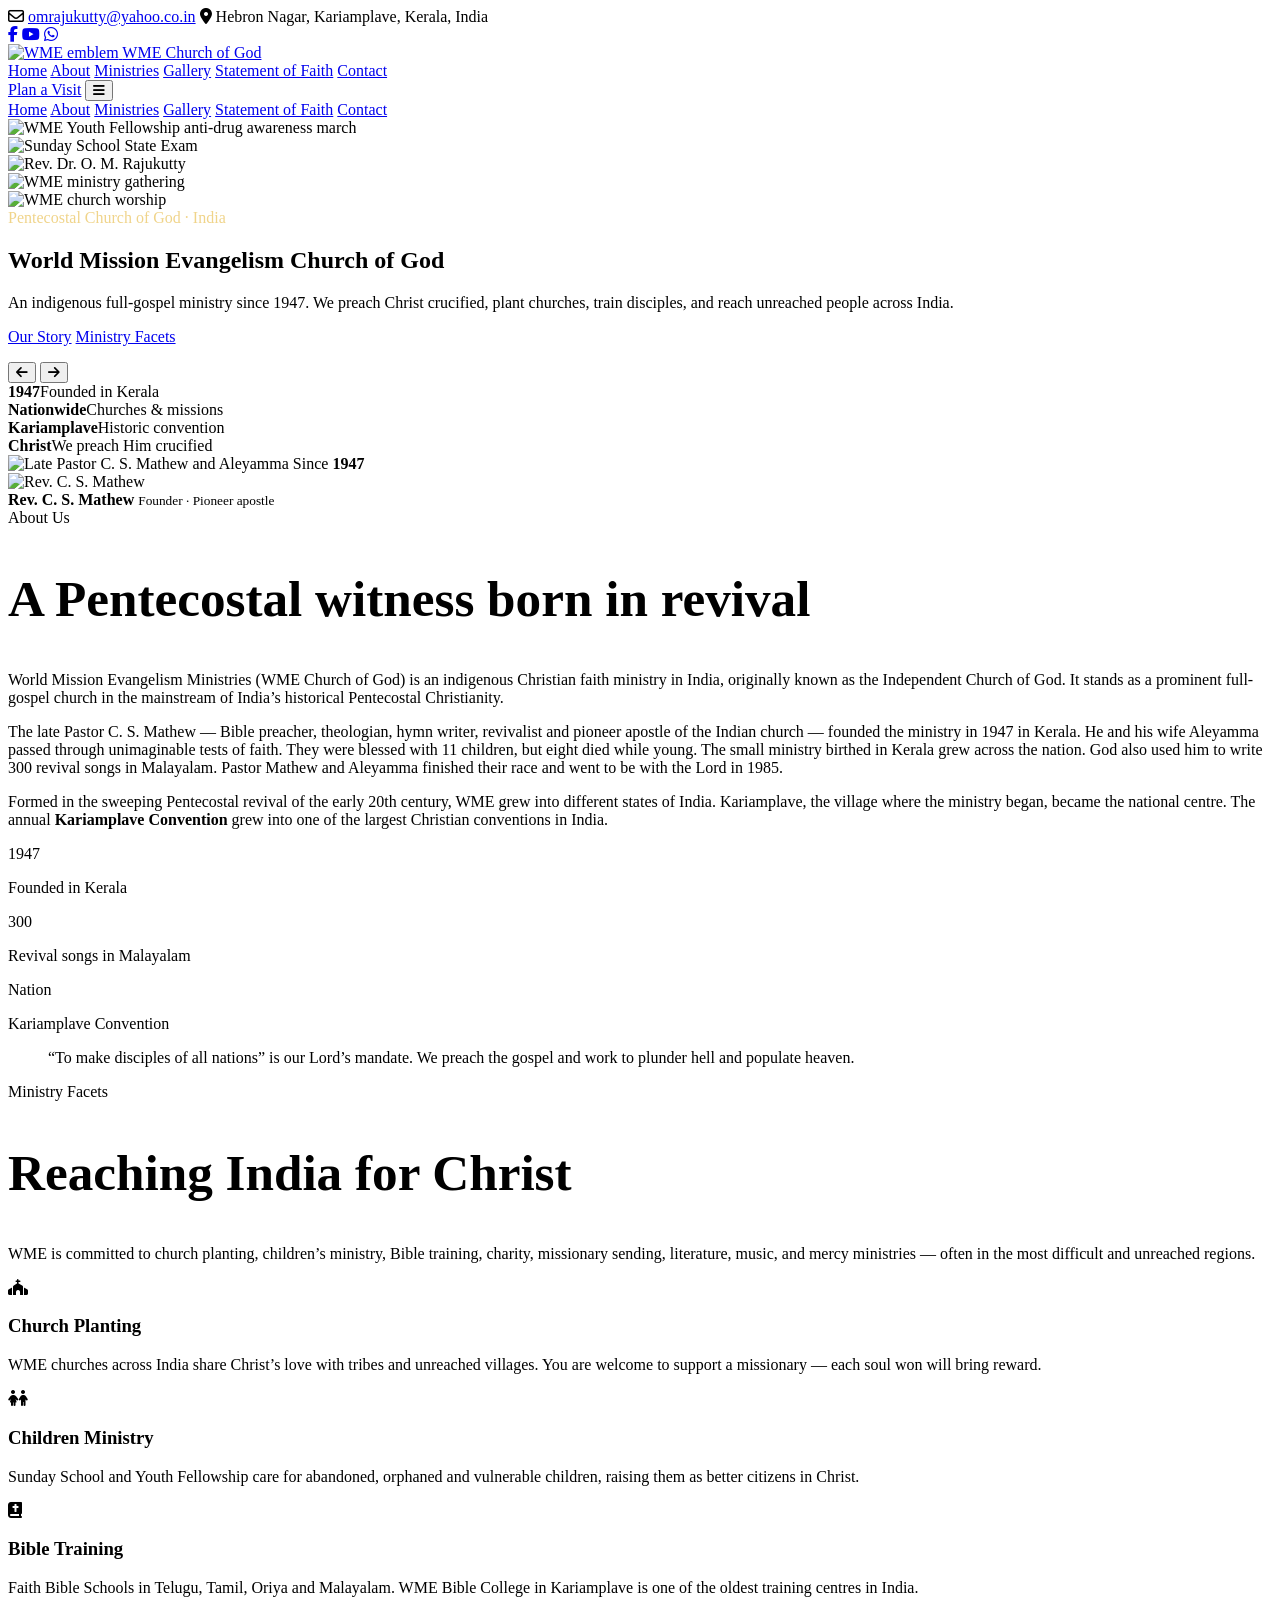
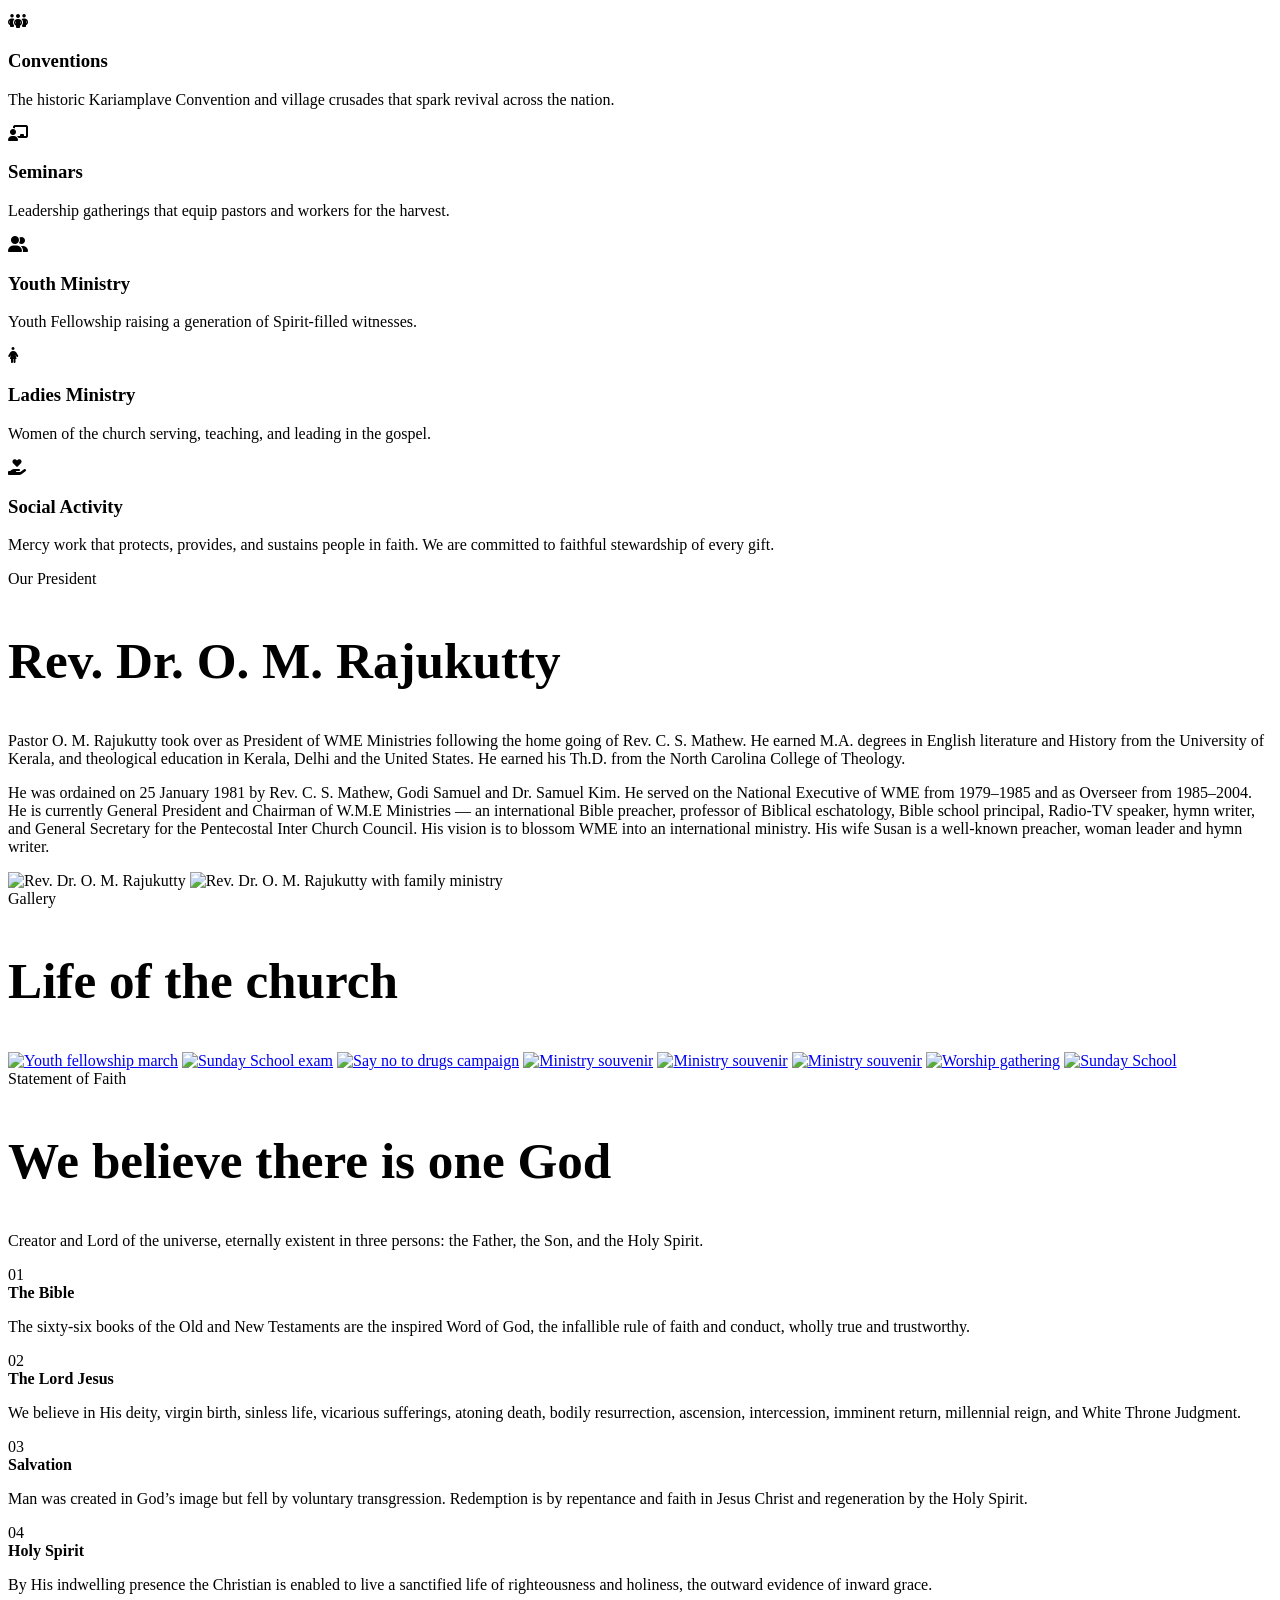
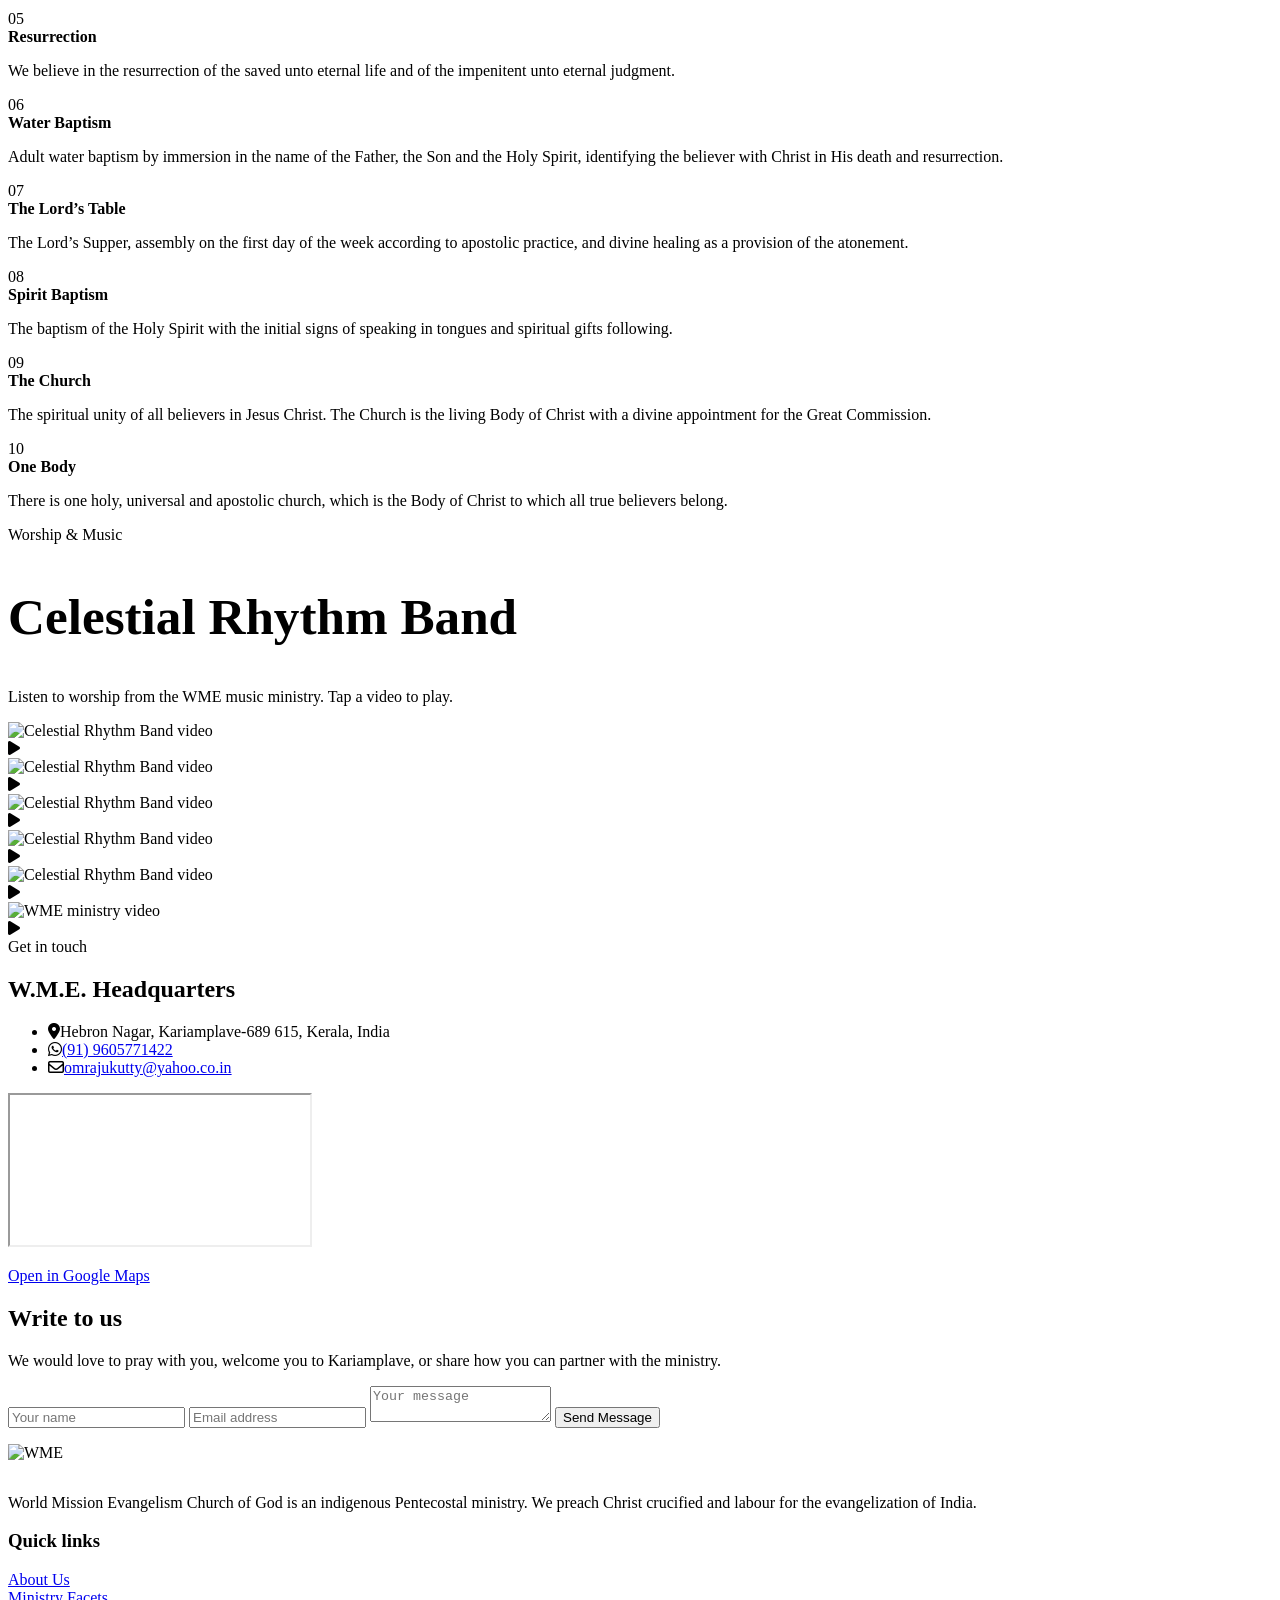
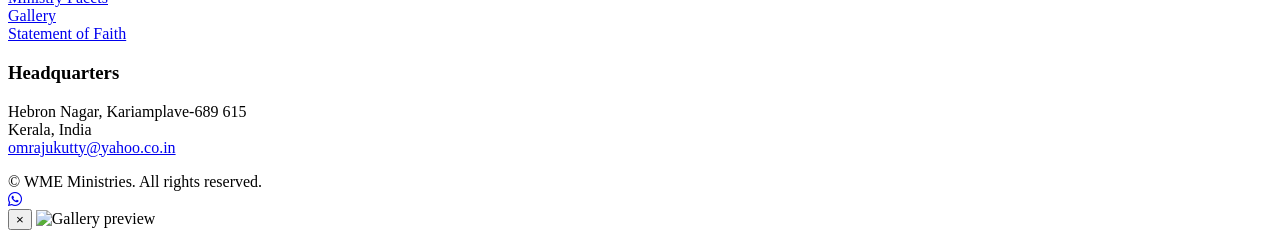
==== index.html @ 1e773e9e "Design change" ====
<!DOCTYPE html>
<html lang="en">
<head>
  <meta charset="UTF-8" />
  <meta name="viewport" content="width=device-width, initial-scale=1.0" />
  <title>WME | World Mission Evangelism Church Of God</title>
  <meta name="description" content="World Mission Evangelism Church of God — an indigenous Pentecostal ministry founded in 1947 at Kariamplave, Kerala. We preach Christ crucified." />
  <link rel="icon" type="image/png" sizes="16x16" href="logo/fav_16_16.png" />
  <link rel="icon" type="image/png" sizes="32x32" href="asset/images/wme/2/Fav_32_32.png" />
  <link rel="apple-touch-icon" href="asset/images/wme/2/Fav_180_180.png" />
  <link rel="preconnect" href="https://fonts.googleapis.com" />
  <link rel="preconnect" href="https://fonts.gstatic.com" crossorigin />
  <link href="https://fonts.googleapis.com/css2?family=Cormorant+Garamond:ital,wght@0,500;0,600;0,700;1,500&family=Outfit:wght@400;500;600;700&display=swap" rel="stylesheet" />
  <link rel="stylesheet" href="https://cdnjs.cloudflare.com/ajax/libs/font-awesome/6.5.2/css/all.min.css" />
  <link rel="stylesheet" href="css/wme-modern.css" />
</head>
<body>
  <div class="topbar">
    <div class="container">
      <div class="topbar-meta">
        <span><i class="fa-regular fa-envelope"></i> <a href="mailto:omrajukutty@yahoo.co.in">omrajukutty@yahoo.co.in</a></span>
        <span><i class="fa-solid fa-location-dot"></i> Hebron Nagar, Kariamplave, Kerala, India</span>
      </div>
      <div class="socials">
        <a href="https://facebook.com" aria-label="Facebook"><i class="fa-brands fa-facebook-f"></i></a>
        <a href="https://youtube.com" aria-label="YouTube"><i class="fa-brands fa-youtube"></i></a>
        <a href="https://wa.me/919605771422" aria-label="WhatsApp"><i class="fa-brands fa-whatsapp"></i></a>
      </div>
    </div>
  </div>

  <header class="site-header">
    <div class="container nav-wrap">
      <a class="brand" href="#home">
        <img src="asset/images/wme/wmelogo.jpg" alt="WME emblem" />
        <span class="brand-name">WME Church of God</span>
      </a>
      <nav class="nav">
        <a href="#home">Home</a>
        <a href="#about">About</a>
        <a href="#ministries">Ministries</a>
        <a href="#gallery">Gallery</a>
        <a href="#faith">Statement of Faith</a>
        <a href="#contact">Contact</a>
      </nav>
      <a class="btn btn-gold nav-cta" href="#contact">Plan a Visit</a>
      <button class="menu-toggle" aria-label="Open menu"><i class="fa-solid fa-bars"></i></button>
    </div>
    <div class="container mobile-panel">
      <a href="#home">Home</a>
      <a href="#about">About</a>
      <a href="#ministries">Ministries</a>
      <a href="#gallery">Gallery</a>
      <a href="#faith">Statement of Faith</a>
      <a href="#contact">Contact</a>
    </div>
  </header>

  <section class="hero" id="home">
    <div class="slides">
      <div class="slide active" data-title="Youth Fellowship anti-drug awareness march, Attingal to Kumbalam">
        <img src="slider/slide_wme_1.jpg" alt="WME Youth Fellowship anti-drug awareness march" />
      </div>
      <div class="slide" data-title="Sunday School State Exam">
        <img src="slider/slide_wme_2.jpg" alt="Sunday School State Exam" />
      </div>
      <div class="slide" data-title="Rev. Dr. O. M. Rajukutty, General President">
        <img src="slider/slide_wme_3.jpg" alt="Rev. Dr. O. M. Rajukutty" />
      </div>
      <div class="slide" data-title="World Mission Evangelism Church of God">
        <img src="asset/images/wme/4/slide_wme_4.jpg" alt="WME ministry gathering" />
      </div>
      <div class="slide" data-title="Worship, fellowship and revival">
        <img src="asset/images/wme/4/slide_wme_5.jpg" alt="WME church worship" />
      </div>
    </div>
    <div class="hero-shade"></div>
    <div class="container hero-content">
      <div class="hero-card">
        <div class="eyebrow" style="color:#f0d48a">Pentecostal Church of God · India</div>
        <h1>World Mission Evangelism Church of God</h1>
        <p>An indigenous full-gospel ministry since 1947. We preach Christ crucified, plant churches, train disciples, and reach unreached people across India.</p>
        <div class="hero-actions">
          <a class="btn btn-gold" href="#about">Our Story</a>
          <a class="btn btn-ghost" href="#ministries">Ministry Facets</a>
        </div>
      </div>
    </div>
    <p class="caption container" data-caption></p>
    <div class="dots"></div>
    <div class="hero-nav">
      <button data-prev aria-label="Previous slide"><i class="fa-solid fa-arrow-left"></i></button>
      <button data-next aria-label="Next slide"><i class="fa-solid fa-arrow-right"></i></button>
    </div>
  </section>

  <div class="container stats">
    <div class="stats-grid">
      <div class="stat"><b>1947</b><span>Founded in Kerala</span></div>
      <div class="stat"><b>Nationwide</b><span>Churches &amp; missions</span></div>
      <div class="stat"><b>Kariamplave</b><span>Historic convention</span></div>
      <div class="stat"><b>Christ</b><span>We preach Him crucified</span></div>
    </div>
  </div>

  <section class="section about-section" id="about">
    <div class="about-glow" aria-hidden="true"></div>
    <div class="container">
      <div class="about-layout">
        <div class="about-visual reveal">
          <div class="about-frame">
            <img src="asset/images/wme/cs_mathew.JPG" alt="Late Pastor C. S. Mathew and Aleyamma" />
            <span class="about-year">Since <b>1947</b></span>
          </div>
          <div class="founder-chip">
            <img src="asset/images/wme/cs_mathew_2.jpg" alt="Rev. C. S. Mathew" />
            <div>
              <strong>Rev. C. S. Mathew</strong>
              <small>Founder · Pioneer apostle</small>
            </div>
          </div>
        </div>
        <div class="about-copy">
          <div class="eyebrow reveal">About Us</div>
          <h2 class="display reveal" style="font-size:clamp(2rem,4vw,3.2rem)">A Pentecostal witness born in revival</h2>
          <p class="lead reveal">World Mission Evangelism Ministries (WME Church of God) is an indigenous Christian faith ministry in India, originally known as the Independent Church of God. It stands as a prominent full-gospel church in the mainstream of India’s historical Pentecostal Christianity.</p>
          <p class="reveal">The late Pastor C. S. Mathew — Bible preacher, theologian, hymn writer, revivalist and pioneer apostle of the Indian church — founded the ministry in 1947 in Kerala. He and his wife Aleyamma passed through unimaginable tests of faith. They were blessed with 11 children, but eight died while young. The small ministry birthed in Kerala grew across the nation. God also used him to write 300 revival songs in Malayalam. Pastor Mathew and Aleyamma finished their race and went to be with the Lord in 1985.</p>
          <p class="reveal">Formed in the sweeping Pentecostal revival of the early 20th century, WME grew into different states of India. Kariamplave, the village where the ministry began, became the national centre. The annual <strong>Kariamplave Convention</strong> grew into one of the largest Christian conventions in India.</p>
        </div>
      </div>
      <div class="about-milestones">
        <article class="reveal" style="--d:.05s"><span>1947</span><p>Founded in Kerala</p></article>
        <article class="reveal" style="--d:.15s"><span>300</span><p>Revival songs in Malayalam</p></article>
        <article class="reveal" style="--d:.25s"><span>Nation</span><p>Kariamplave Convention</p></article>
      </div>
      <blockquote class="verse reveal">“To make disciples of all nations” is our Lord’s mandate. We preach the gospel and work to plunder hell and populate heaven.</blockquote>
    </div>
  </section>

  <section class="section alt" id="ministries">
    <div class="container">
      <div class="eyebrow">Ministry Facets</div>
      <h2 class="display" style="font-size:clamp(2rem,4vw,3.2rem)">Reaching India for Christ</h2>
      <p class="lead">WME is committed to church planting, children’s ministry, Bible training, charity, missionary sending, literature, music, and mercy ministries — often in the most difficult and unreached regions.</p>
      <div class="ministry-grid">
        <article class="m-card"><i class="fa-solid fa-church"></i><h3>Church Planting</h3><p>WME churches across India share Christ’s love with tribes and unreached villages. You are welcome to support a missionary — each soul won will bring reward.</p></article>
        <article class="m-card"><i class="fa-solid fa-children"></i><h3>Children Ministry</h3><p>Sunday School and Youth Fellowship care for abandoned, orphaned and vulnerable children, raising them as better citizens in Christ.</p></article>
        <article class="m-card"><i class="fa-solid fa-book-bible"></i><h3>Bible Training</h3><p>Faith Bible Schools in Telugu, Tamil, Oriya and Malayalam. WME Bible College in Kariamplave is one of the oldest training centres in India.</p></article>
        <article class="m-card"><i class="fa-solid fa-people-group"></i><h3>Conventions</h3><p>The historic Kariamplave Convention and village crusades that spark revival across the nation.</p></article>
        <article class="m-card"><i class="fa-solid fa-chalkboard-user"></i><h3>Seminars</h3><p>Leadership gatherings that equip pastors and workers for the harvest.</p></article>
        <article class="m-card"><i class="fa-solid fa-user-group"></i><h3>Youth Ministry</h3><p>Youth Fellowship raising a generation of Spirit-filled witnesses.</p></article>
        <article class="m-card"><i class="fa-solid fa-person-dress"></i><h3>Ladies Ministry</h3><p>Women of the church serving, teaching, and leading in the gospel.</p></article>
        <article class="m-card"><i class="fa-solid fa-hand-holding-heart"></i><h3>Social Activity</h3><p>Mercy work that protects, provides, and sustains people in faith. We are committed to faithful stewardship of every gift.</p></article>
      </div>
    </div>
  </section>

  <section class="section" id="president">
    <div class="container president">
      <div>
        <div class="eyebrow">Our President</div>
        <h2 class="display" style="font-size:clamp(2rem,4vw,3.2rem)">Rev. Dr. O. M. Rajukutty</h2>
        <p>Pastor O. M. Rajukutty took over as President of WME Ministries following the home going of Rev. C. S. Mathew. He earned M.A. degrees in English literature and History from the University of Kerala, and theological education in Kerala, Delhi and the United States. He earned his Th.D. from the North Carolina College of Theology.</p>
        <p>He was ordained on 25 January 1981 by Rev. C. S. Mathew, Godi Samuel and Dr. Samuel Kim. He served on the National Executive of WME from 1979–1985 and as Overseer from 1985–2004. He is currently General President and Chairman of W.M.E Ministries — an international Bible preacher, professor of Biblical eschatology, Bible school principal, Radio-TV speaker, hymn writer, and General Secretary for the Pentecostal Inter Church Council. His vision is to blossom WME into an international ministry. His wife Susan is a well-known preacher, woman leader and hymn writer.</p>
      </div>
      <div class="president-photos">
        <img src="asset/images/wme/om_rajukutty_office_2.jpg" alt="Rev. Dr. O. M. Rajukutty" />
        <img src="asset/images/wme/2/om_rajukutty_1.jpg" alt="Rev. Dr. O. M. Rajukutty with family ministry" />
      </div>
    </div>
  </section>

  <section class="section alt" id="gallery">
    <div class="container">
      <div class="eyebrow">Gallery</div>
      <h2 class="display" style="font-size:clamp(2rem,4vw,3.2rem)">Life of the church</h2>
      <div class="gallery-grid">
        <a href="slider/slide_wme_1.jpg" data-lightbox><img src="slider/slide_wme_1.jpg" alt="Youth fellowship march" /></a>
        <a href="slider/slide_wme_2.jpg" data-lightbox><img src="slider/slide_wme_2.jpg" alt="Sunday School exam" /></a>
        <a href="slider/say_no_to_drugs.jpg" data-lightbox><img src="slider/say_no_to_drugs.jpg" alt="Say no to drugs campaign" /></a>
        <a href="asset/images/wme/4/souvenir_1.jpg" data-lightbox><img src="asset/images/wme/4/souvenir_1.jpg" alt="Ministry souvenir" /></a>
        <a href="asset/images/wme/4/souvenir_2.jpg" data-lightbox><img src="asset/images/wme/4/souvenir_2.jpg" alt="Ministry souvenir" /></a>
        <a href="asset/images/wme/4/souvenir_3.jpg" data-lightbox><img src="asset/images/wme/4/souvenir_3.jpg" alt="Ministry souvenir" /></a>
        <a href="asset/images/wme/4/slide_wme_5.jpg" data-lightbox><img src="asset/images/wme/4/slide_wme_5.jpg" alt="Worship gathering" /></a>
        <a href="asset/images/wme/4/sunday_school_gnosis_1.jpeg" data-lightbox><img src="asset/images/wme/4/sunday_school_gnosis_1.jpeg" alt="Sunday School" /></a>
      </div>
    </div>
  </section>

  <section class="section faith-wrap" id="faith">
    <div class="container">
      <div class="faith-intro">
        <div class="eyebrow reveal">Statement of Faith</div>
        <h2 class="display reveal" style="font-size:clamp(2rem,4vw,3.2rem)">We believe there is one God</h2>
        <p class="lead reveal">Creator and Lord of the universe, eternally existent in three persons: the Father, the Son, and the Holy Spirit.</p>
      </div>
      <div class="faith-grid">
        <article class="faith-item reveal"><span>01</span><div><b>The Bible</b><p>The sixty-six books of the Old and New Testaments are the inspired Word of God, the infallible rule of faith and conduct, wholly true and trustworthy.</p></div></article>
        <article class="faith-item reveal"><span>02</span><div><b>The Lord Jesus</b><p>We believe in His deity, virgin birth, sinless life, vicarious sufferings, atoning death, bodily resurrection, ascension, intercession, imminent return, millennial reign, and White Throne Judgment.</p></div></article>
        <article class="faith-item reveal"><span>03</span><div><b>Salvation</b><p>Man was created in God’s image but fell by voluntary transgression. Redemption is by repentance and faith in Jesus Christ and regeneration by the Holy Spirit.</p></div></article>
        <article class="faith-item reveal"><span>04</span><div><b>Holy Spirit</b><p>By His indwelling presence the Christian is enabled to live a sanctified life of righteousness and holiness, the outward evidence of inward grace.</p></div></article>
        <article class="faith-item reveal"><span>05</span><div><b>Resurrection</b><p>We believe in the resurrection of the saved unto eternal life and of the impenitent unto eternal judgment.</p></div></article>
        <article class="faith-item reveal"><span>06</span><div><b>Water Baptism</b><p>Adult water baptism by immersion in the name of the Father, the Son and the Holy Spirit, identifying the believer with Christ in His death and resurrection.</p></div></article>
        <article class="faith-item reveal"><span>07</span><div><b>The Lord’s Table</b><p>The Lord’s Supper, assembly on the first day of the week according to apostolic practice, and divine healing as a provision of the atonement.</p></div></article>
        <article class="faith-item reveal"><span>08</span><div><b>Spirit Baptism</b><p>The baptism of the Holy Spirit with the initial signs of speaking in tongues and spiritual gifts following.</p></div></article>
        <article class="faith-item reveal"><span>09</span><div><b>The Church</b><p>The spiritual unity of all believers in Jesus Christ. The Church is the living Body of Christ with a divine appointment for the Great Commission.</p></div></article>
        <article class="faith-item reveal"><span>10</span><div><b>One Body</b><p>There is one holy, universal and apostolic church, which is the Body of Christ to which all true believers belong.</p></div></article>
      </div>
    </div>
  </section>

  <section class="section" id="music">
    <div class="container">
      <div class="eyebrow">Worship &amp; Music</div>
      <h2 class="display" style="font-size:clamp(2rem,4vw,3.2rem)">Celestial Rhythm Band</h2>
      <p class="lead">Listen to worship from the WME music ministry. Tap a video to play.</p>
      <div class="video-grid">
        <div class="video-card" data-video="dqlxrrjcSG0">
          <img src="https://img.youtube.com/vi/dqlxrrjcSG0/hqdefault.jpg" alt="Celestial Rhythm Band video" />
          <div class="play"><i class="fa-solid fa-play"></i></div>
        </div>
        <div class="video-card" data-video="HYKnyQ0GT10">
          <img src="https://img.youtube.com/vi/HYKnyQ0GT10/hqdefault.jpg" alt="Celestial Rhythm Band video" />
          <div class="play"><i class="fa-solid fa-play"></i></div>
        </div>
        <div class="video-card" data-video="jRKpuEiK81k">
          <img src="https://img.youtube.com/vi/jRKpuEiK81k/hqdefault.jpg" alt="Celestial Rhythm Band video" />
          <div class="play"><i class="fa-solid fa-play"></i></div>
        </div>
        <div class="video-card" data-video="NyGApoKBj2U">
          <img src="https://img.youtube.com/vi/NyGApoKBj2U/hqdefault.jpg" alt="Celestial Rhythm Band video" />
          <div class="play"><i class="fa-solid fa-play"></i></div>
        </div>
        <div class="video-card" data-video="OHiAHfxWhOU">
          <img src="https://img.youtube.com/vi/OHiAHfxWhOU/hqdefault.jpg" alt="Celestial Rhythm Band video" />
          <div class="play"><i class="fa-solid fa-play"></i></div>
        </div>
        <div class="video-card" data-video="h9MbznbxlLc">
          <img src="https://img.youtube.com/vi/h9MbznbxlLc/hqdefault.jpg" alt="WME ministry video" />
          <div class="play"><i class="fa-solid fa-play"></i></div>
        </div>
      </div>
    </div>
  </section>

  <section class="section alt" id="contact">
    <div class="container contact-grid">
      <div class="contact-card">
        <div class="eyebrow">Get in touch</div>
        <h2>W.M.E. Headquarters</h2>
        <ul class="contact-list">
          <li><i class="fa-solid fa-location-dot"></i><span>Hebron Nagar, Kariamplave-689 615, Kerala, India</span></li>
          <li><i class="fa-brands fa-whatsapp"></i><a href="https://wa.me/919605771422">(91) 9605771422</a></li>
          <li><i class="fa-regular fa-envelope"></i><a href="mailto:omrajukutty@yahoo.co.in">omrajukutty@yahoo.co.in</a></li>
        </ul>
        <div class="map-embed">
          <iframe src="https://maps.google.com/maps?q=9.4211745,76.7564854&z=16&output=embed" loading="lazy" title="WME Headquarters map"></iframe>
        </div>
        <p style="margin-top:16px"><a class="btn btn-outline" href="https://www.google.com/maps/@9.4211745,76.7564854,17z" target="_blank" rel="noopener">Open in Google Maps</a></p>
      </div>
      <div class="form-card">
        <h2>Write to us</h2>
        <p class="lead">We would love to pray with you, welcome you to Kariamplave, or share how you can partner with the ministry.</p>
        <form id="contact-form">
          <input type="text" name="name" placeholder="Your name" required />
          <input type="email" name="email" placeholder="Email address" required />
          <textarea name="message" placeholder="Your message" required></textarea>
          <button class="btn btn-gold" type="submit">Send Message</button>
          <p class="form-note"></p>
        </form>
      </div>
    </div>
  </section>

  <footer class="site-footer">
    <div class="container footer-grid">
      <div>
        <img src="asset/images/wme/2/logo_wme_light.png" alt="WME" style="height:64px;margin-bottom:16px" />
        <p>World Mission Evangelism Church of God is an indigenous Pentecostal ministry. We preach Christ crucified and labour for the evangelization of India.</p>
      </div>
      <div>
        <h3>Quick links</h3>
        <p><a href="#about">About Us</a><br /><a href="#ministries">Ministry Facets</a><br /><a href="#gallery">Gallery</a><br /><a href="#faith">Statement of Faith</a></p>
      </div>
      <div>
        <h3>Headquarters</h3>
        <p>Hebron Nagar, Kariamplave-689 615<br />Kerala, India<br /><a href="mailto:omrajukutty@yahoo.co.in">omrajukutty@yahoo.co.in</a></p>
      </div>
    </div>
    <div class="container copyright">© <span class="year"></span> WME Ministries. All rights reserved.</div>
  </footer>

  <a class="wa-float" href="https://wa.me/919605771422" aria-label="Chat on WhatsApp"><i class="fa-brands fa-whatsapp"></i></a>
  <div class="lightbox" role="dialog" aria-modal="true">
    <button aria-label="Close">&times;</button>
    <img alt="Gallery preview" />
  </div>
  <script src="js/wme-modern.js"></script>
</body>
</html>
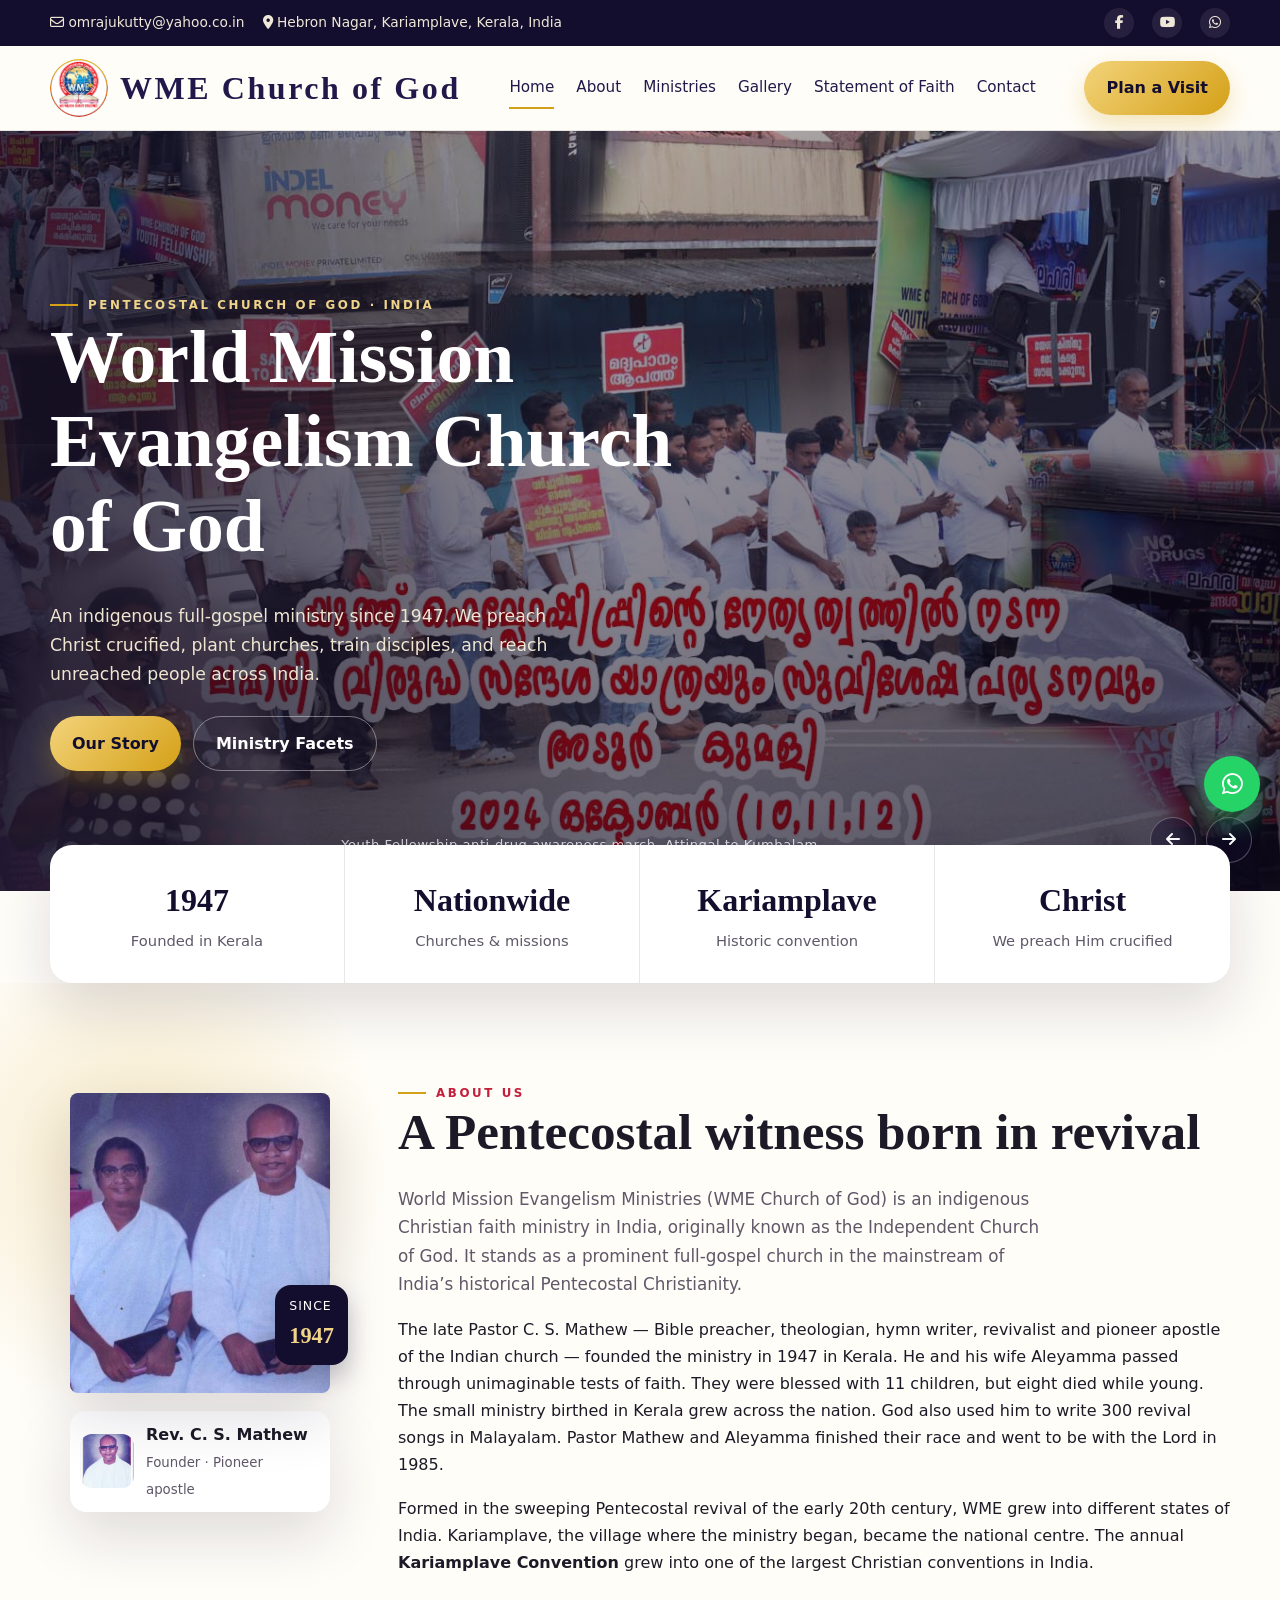
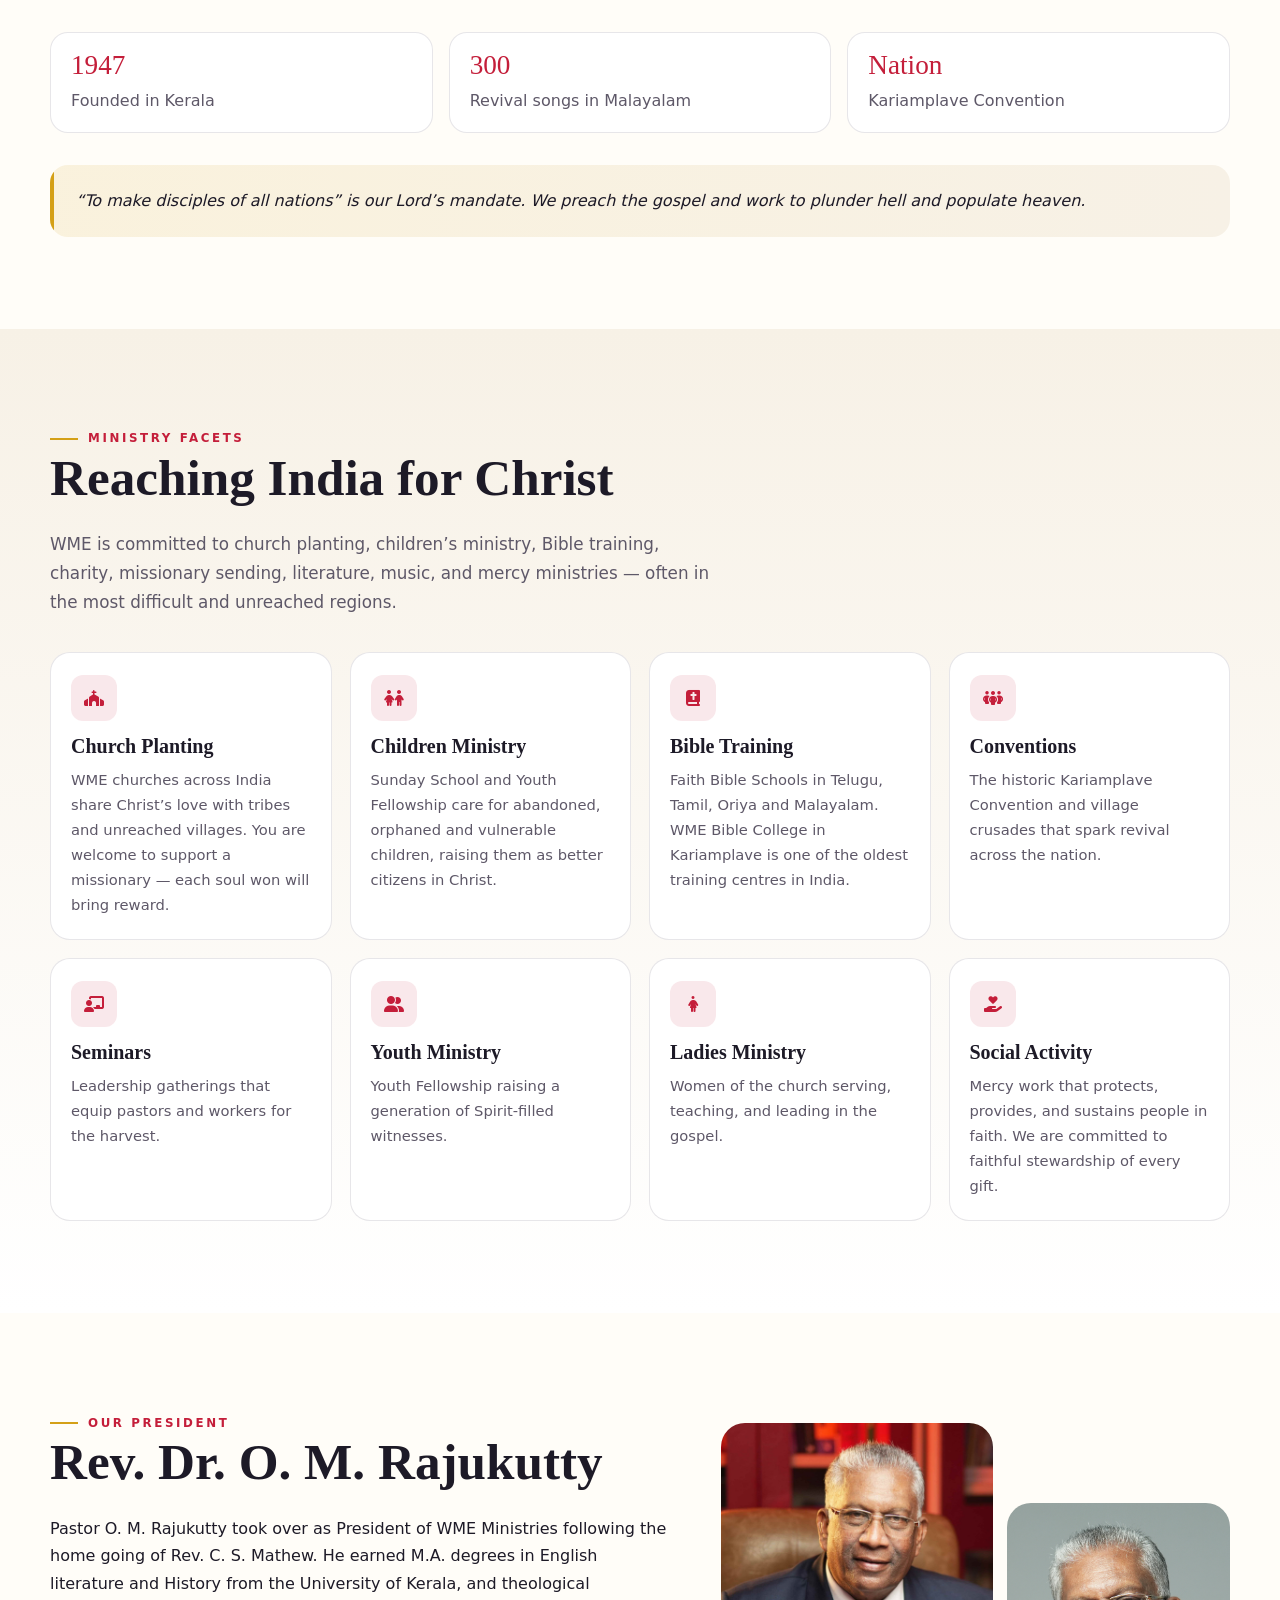
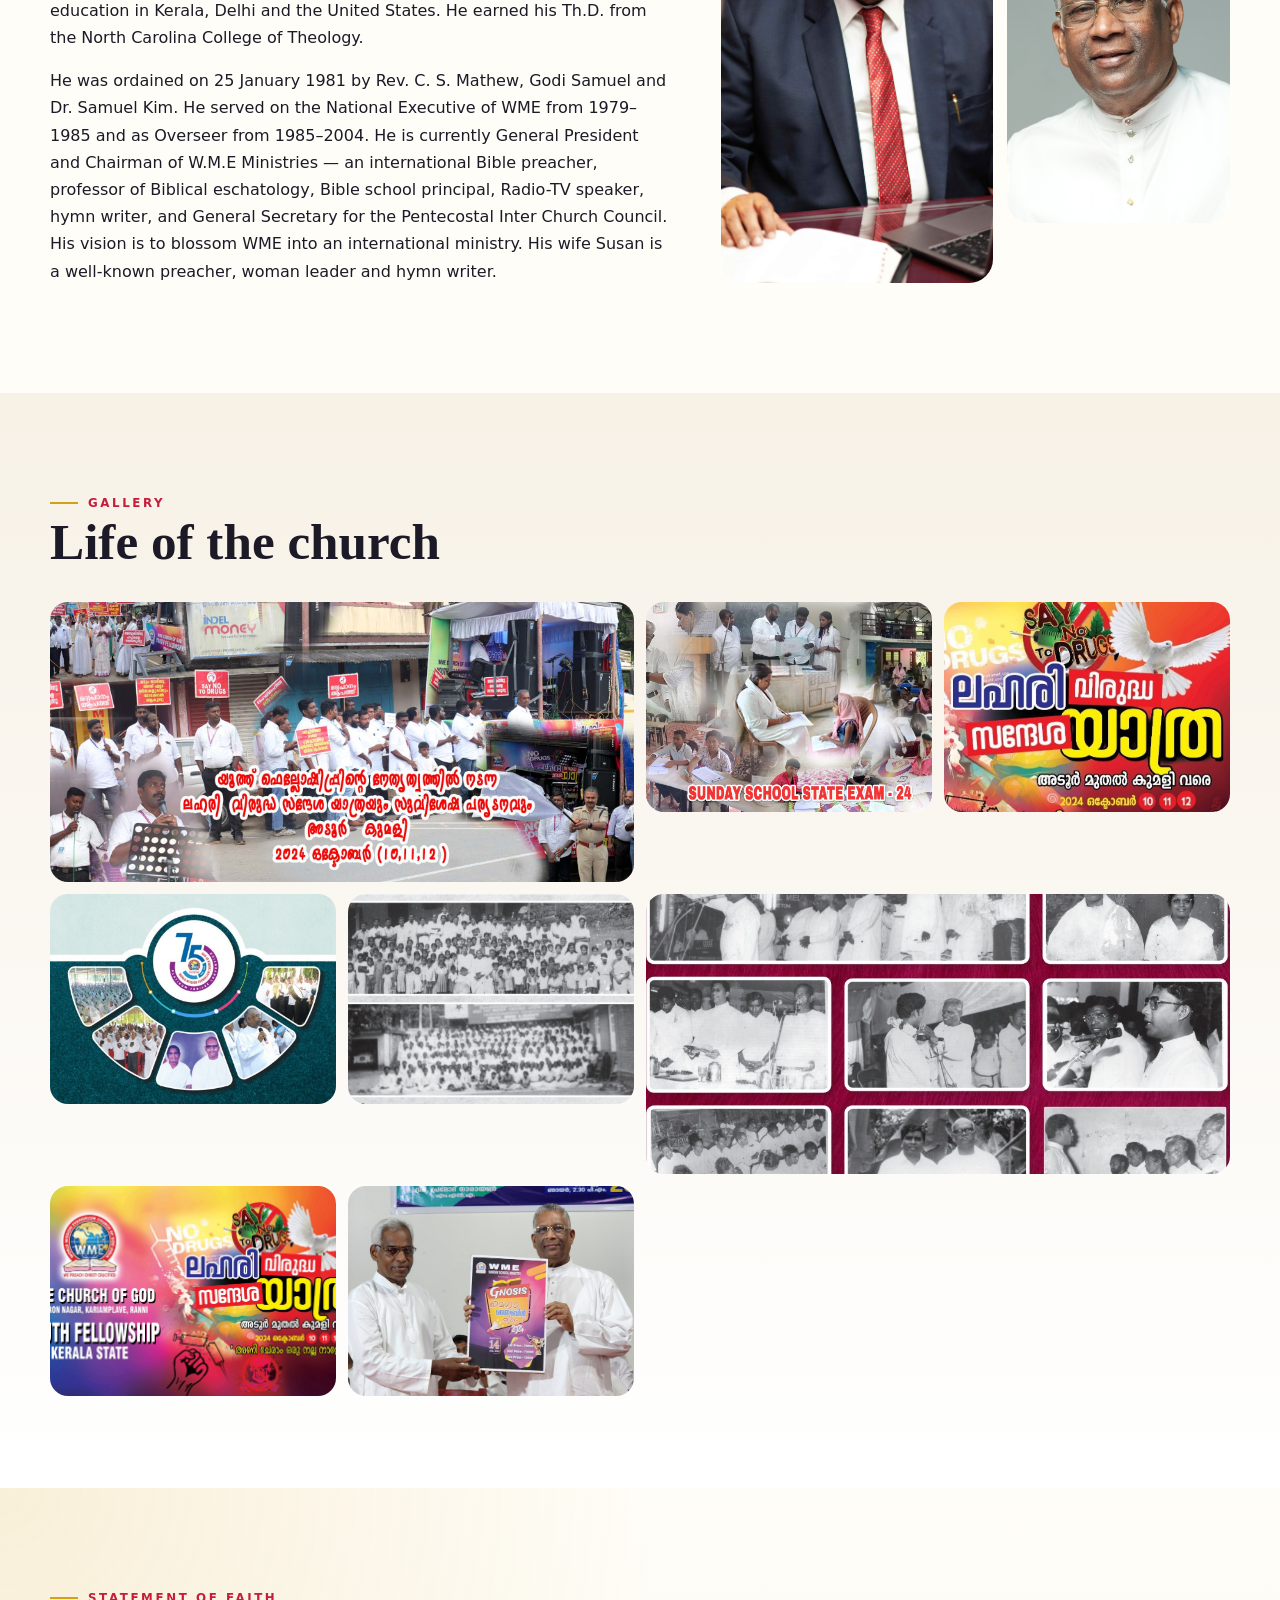
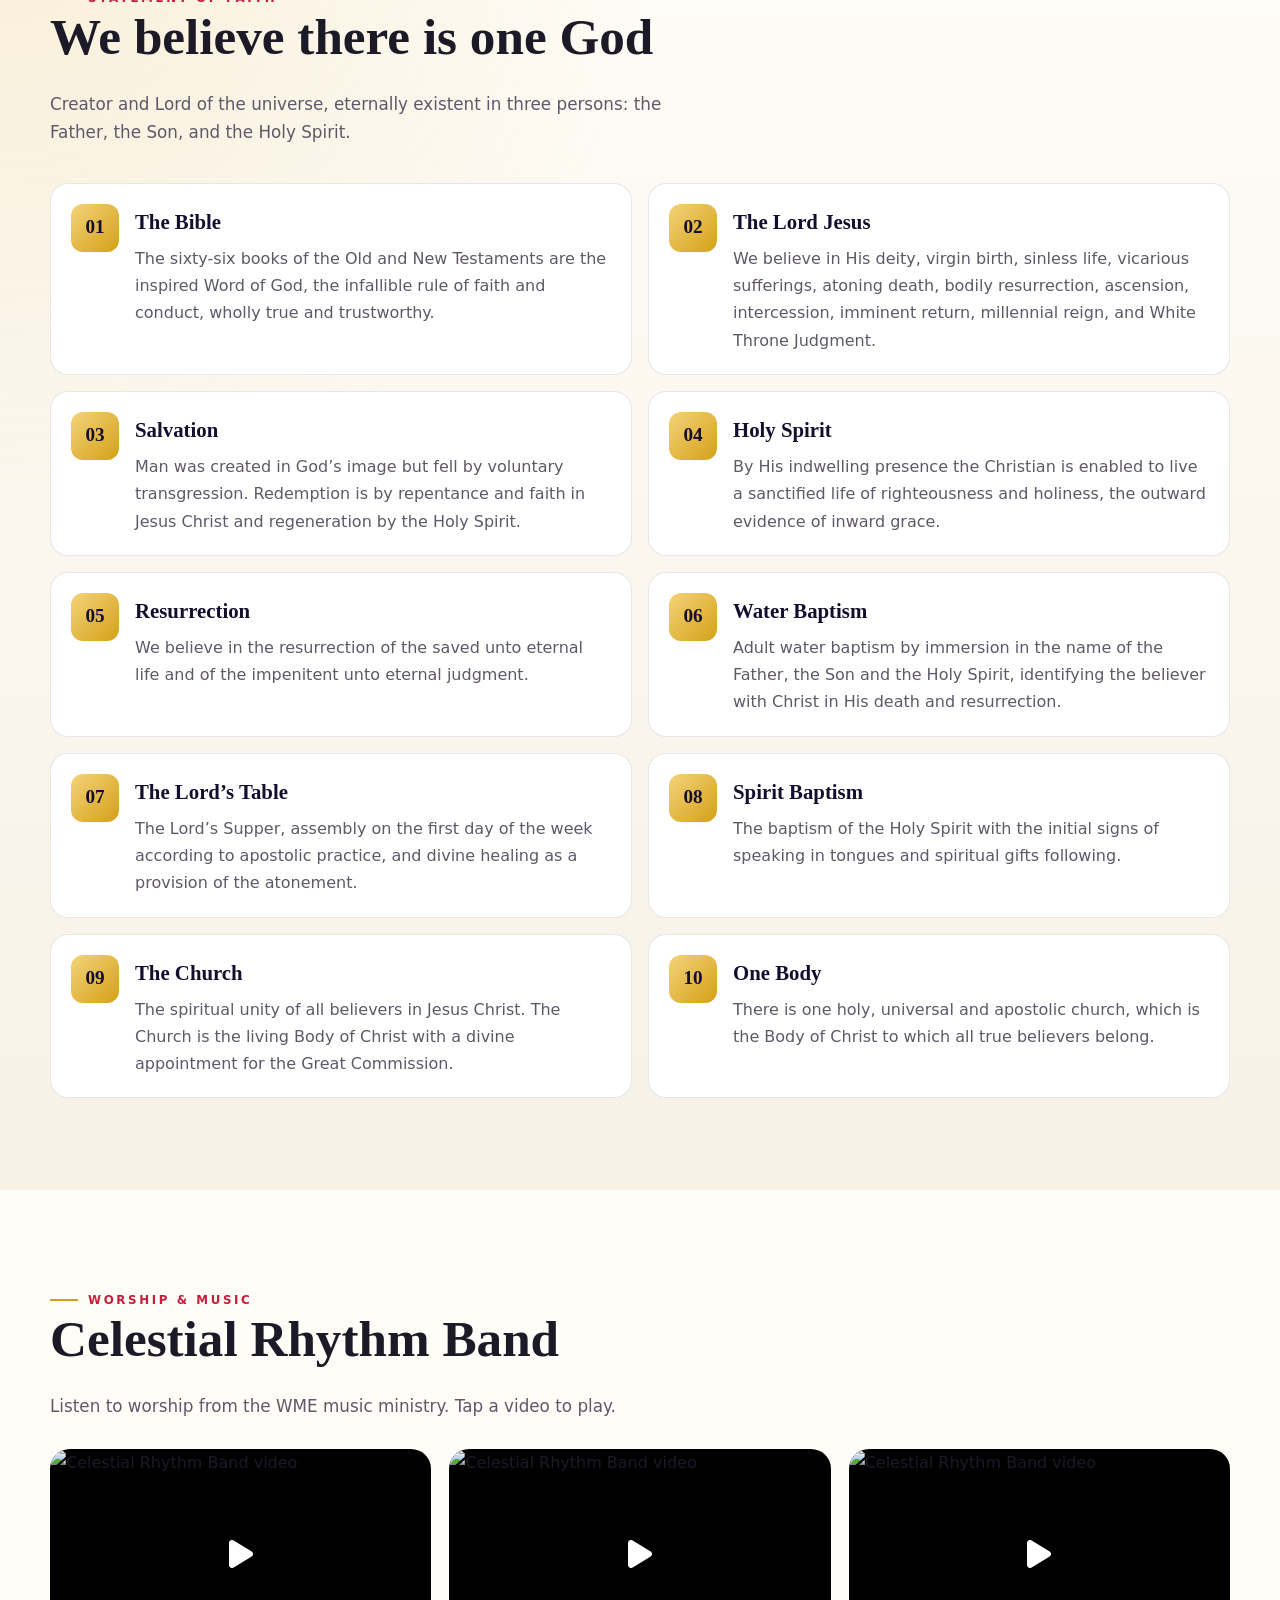
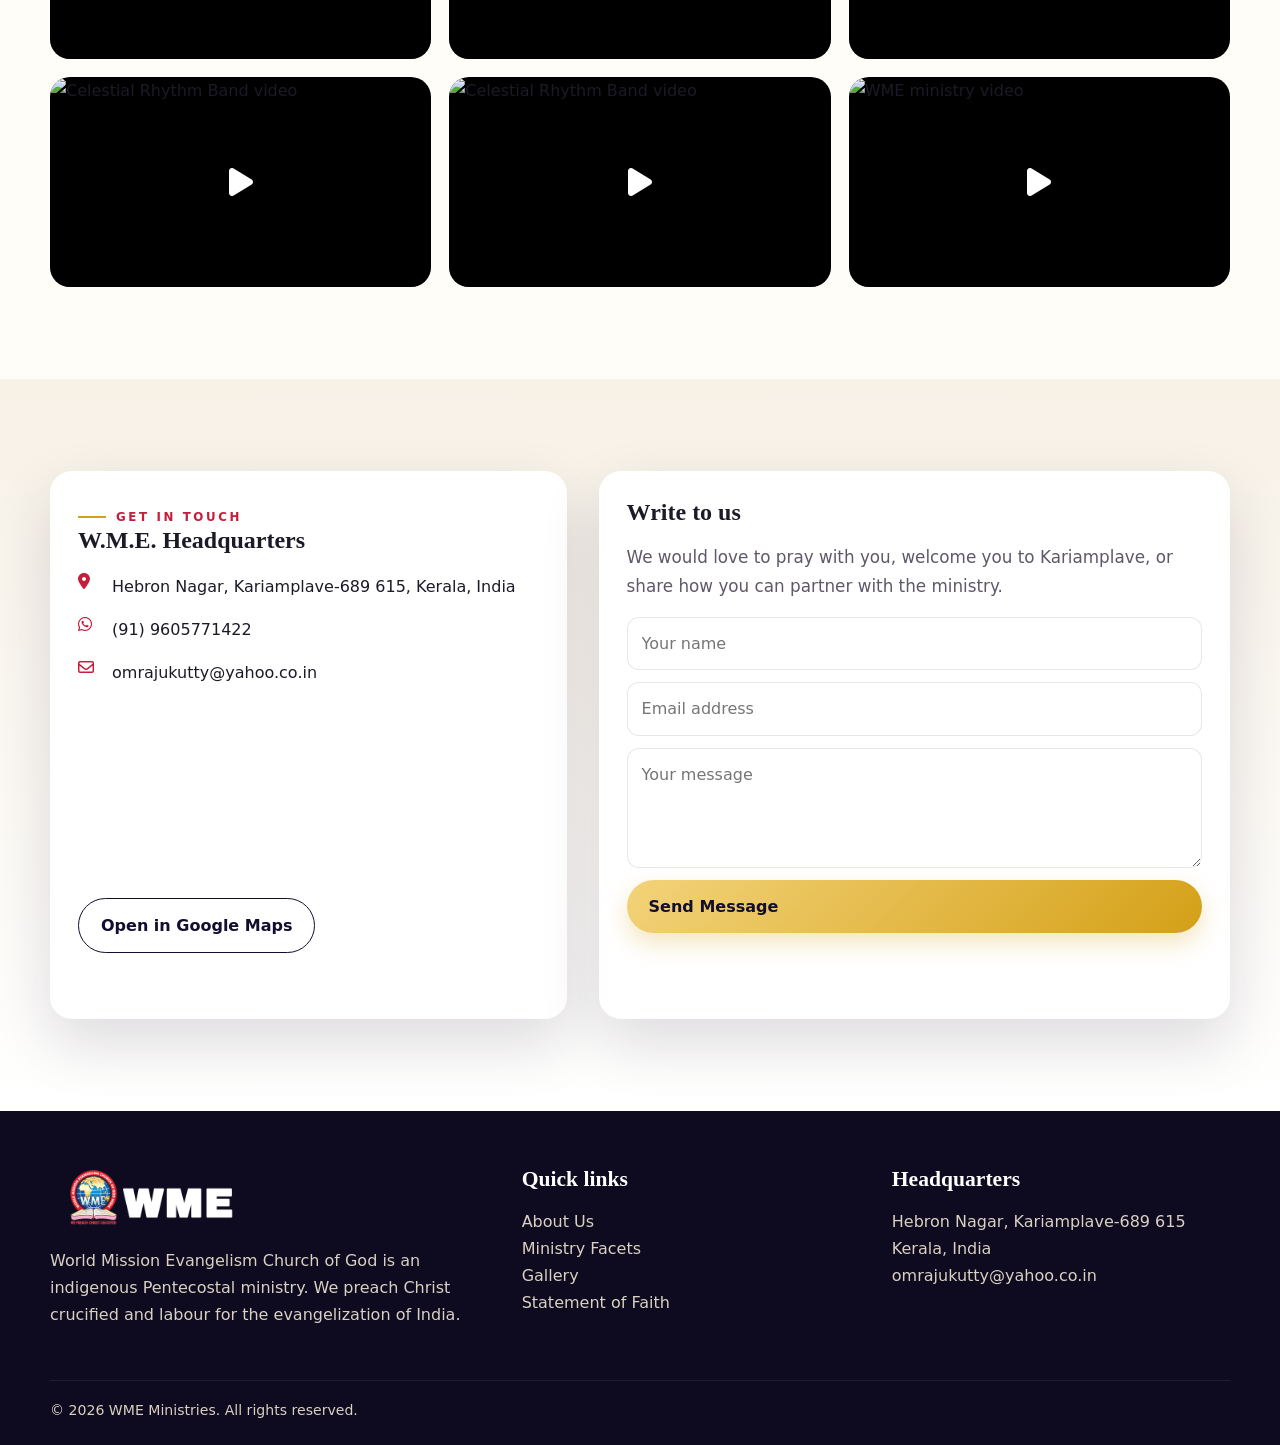
==== commit 41ab7c0e: "design change" ====
--- a/index.html
+++ b/index.html
@@ -1,300 +1,300 @@
-<!DOCTYPE html>
-<html lang="en">
-<head>
-  <meta charset="UTF-8" />
-  <meta name="viewport" content="width=device-width, initial-scale=1.0" />
-  <title>WME | World Mission Evangelism Church Of God</title>
-  <meta name="description" content="World Mission Evangelism Church of God — an indigenous Pentecostal ministry founded in 1947 at Kariamplave, Kerala. We preach Christ crucified." />
-  <link rel="icon" type="image/png" sizes="16x16" href="logo/fav_16_16.png" />
-  <link rel="icon" type="image/png" sizes="32x32" href="asset/images/wme/2/Fav_32_32.png" />
-  <link rel="apple-touch-icon" href="asset/images/wme/2/Fav_180_180.png" />
-  <link rel="preconnect" href="https://fonts.googleapis.com" />
-  <link rel="preconnect" href="https://fonts.gstatic.com" crossorigin />
-  <link href="https://fonts.googleapis.com/css2?family=Cormorant+Garamond:ital,wght@0,500;0,600;0,700;1,500&family=Outfit:wght@400;500;600;700&display=swap" rel="stylesheet" />
-  <link rel="stylesheet" href="https://cdnjs.cloudflare.com/ajax/libs/font-awesome/6.5.2/css/all.min.css" />
-  <link rel="stylesheet" href="css/wme-modern.css" />
-</head>
-<body>
-  <div class="topbar">
-    <div class="container">
-      <div class="topbar-meta">
-        <span><i class="fa-regular fa-envelope"></i> <a href="mailto:omrajukutty@yahoo.co.in">omrajukutty@yahoo.co.in</a></span>
-        <span><i class="fa-solid fa-location-dot"></i> Hebron Nagar, Kariamplave, Kerala, India</span>
-      </div>
-      <div class="socials">
-        <a href="https://facebook.com" aria-label="Facebook"><i class="fa-brands fa-facebook-f"></i></a>
-        <a href="https://youtube.com" aria-label="YouTube"><i class="fa-brands fa-youtube"></i></a>
-        <a href="https://wa.me/919605771422" aria-label="WhatsApp"><i class="fa-brands fa-whatsapp"></i></a>
-      </div>
-    </div>
-  </div>
-
-  <header class="site-header">
-    <div class="container nav-wrap">
-      <a class="brand" href="#home">
-        <img src="asset/images/wme/wmelogo.jpg" alt="WME emblem" />
-        <span class="brand-name">WME Church of God</span>
-      </a>
-      <nav class="nav">
-        <a href="#home">Home</a>
-        <a href="#about">About</a>
-        <a href="#ministries">Ministries</a>
-        <a href="#gallery">Gallery</a>
-        <a href="#faith">Statement of Faith</a>
-        <a href="#contact">Contact</a>
-      </nav>
-      <a class="btn btn-gold nav-cta" href="#contact">Plan a Visit</a>
-      <button class="menu-toggle" aria-label="Open menu"><i class="fa-solid fa-bars"></i></button>
-    </div>
-    <div class="container mobile-panel">
-      <a href="#home">Home</a>
-      <a href="#about">About</a>
-      <a href="#ministries">Ministries</a>
-      <a href="#gallery">Gallery</a>
-      <a href="#faith">Statement of Faith</a>
-      <a href="#contact">Contact</a>
-    </div>
-  </header>
-
-  <section class="hero" id="home">
-    <div class="slides">
-      <div class="slide active" data-title="Youth Fellowship anti-drug awareness march, Attingal to Kumbalam">
-        <img src="slider/slide_wme_1.jpg" alt="WME Youth Fellowship anti-drug awareness march" />
-      </div>
-      <div class="slide" data-title="Sunday School State Exam">
-        <img src="slider/slide_wme_2.jpg" alt="Sunday School State Exam" />
-      </div>
-      <div class="slide" data-title="Rev. Dr. O. M. Rajukutty, General President">
-        <img src="slider/slide_wme_3.jpg" alt="Rev. Dr. O. M. Rajukutty" />
-      </div>
-      <div class="slide" data-title="World Mission Evangelism Church of God">
-        <img src="asset/images/wme/4/slide_wme_4.jpg" alt="WME ministry gathering" />
-      </div>
-      <div class="slide" data-title="Worship, fellowship and revival">
-        <img src="asset/images/wme/4/slide_wme_5.jpg" alt="WME church worship" />
-      </div>
-    </div>
-    <div class="hero-shade"></div>
-    <div class="container hero-content">
-      <div class="hero-card">
-        <div class="eyebrow" style="color:#f0d48a">Pentecostal Church of God · India</div>
-        <h1>World Mission Evangelism Church of God</h1>
-        <p>An indigenous full-gospel ministry since 1947. We preach Christ crucified, plant churches, train disciples, and reach unreached people across India.</p>
-        <div class="hero-actions">
-          <a class="btn btn-gold" href="#about">Our Story</a>
-          <a class="btn btn-ghost" href="#ministries">Ministry Facets</a>
-        </div>
-      </div>
-    </div>
-    <p class="caption container" data-caption></p>
-    <div class="dots"></div>
-    <div class="hero-nav">
-      <button data-prev aria-label="Previous slide"><i class="fa-solid fa-arrow-left"></i></button>
-      <button data-next aria-label="Next slide"><i class="fa-solid fa-arrow-right"></i></button>
-    </div>
-  </section>
-
-  <div class="container stats">
-    <div class="stats-grid">
-      <div class="stat"><b>1947</b><span>Founded in Kerala</span></div>
-      <div class="stat"><b>Nationwide</b><span>Churches &amp; missions</span></div>
-      <div class="stat"><b>Kariamplave</b><span>Historic convention</span></div>
-      <div class="stat"><b>Christ</b><span>We preach Him crucified</span></div>
-    </div>
-  </div>
-
-  <section class="section about-section" id="about">
-    <div class="about-glow" aria-hidden="true"></div>
-    <div class="container">
-      <div class="about-layout">
-        <div class="about-visual reveal">
-          <div class="about-frame">
-            <img src="asset/images/wme/cs_mathew.JPG" alt="Late Pastor C. S. Mathew and Aleyamma" />
-            <span class="about-year">Since <b>1947</b></span>
-          </div>
-          <div class="founder-chip">
-            <img src="asset/images/wme/cs_mathew_2.jpg" alt="Rev. C. S. Mathew" />
-            <div>
-              <strong>Rev. C. S. Mathew</strong>
-              <small>Founder · Pioneer apostle</small>
-            </div>
-          </div>
-        </div>
-        <div class="about-copy">
-          <div class="eyebrow reveal">About Us</div>
-          <h2 class="display reveal" style="font-size:clamp(2rem,4vw,3.2rem)">A Pentecostal witness born in revival</h2>
-          <p class="lead reveal">World Mission Evangelism Ministries (WME Church of God) is an indigenous Christian faith ministry in India, originally known as the Independent Church of God. It stands as a prominent full-gospel church in the mainstream of India’s historical Pentecostal Christianity.</p>
-          <p class="reveal">The late Pastor C. S. Mathew — Bible preacher, theologian, hymn writer, revivalist and pioneer apostle of the Indian church — founded the ministry in 1947 in Kerala. He and his wife Aleyamma passed through unimaginable tests of faith. They were blessed with 11 children, but eight died while young. The small ministry birthed in Kerala grew across the nation. God also used him to write 300 revival songs in Malayalam. Pastor Mathew and Aleyamma finished their race and went to be with the Lord in 1985.</p>
-          <p class="reveal">Formed in the sweeping Pentecostal revival of the early 20th century, WME grew into different states of India. Kariamplave, the village where the ministry began, became the national centre. The annual <strong>Kariamplave Convention</strong> grew into one of the largest Christian conventions in India.</p>
-        </div>
-      </div>
-      <div class="about-milestones">
-        <article class="reveal" style="--d:.05s"><span>1947</span><p>Founded in Kerala</p></article>
-        <article class="reveal" style="--d:.15s"><span>300</span><p>Revival songs in Malayalam</p></article>
-        <article class="reveal" style="--d:.25s"><span>Nation</span><p>Kariamplave Convention</p></article>
-      </div>
-      <blockquote class="verse reveal">“To make disciples of all nations” is our Lord’s mandate. We preach the gospel and work to plunder hell and populate heaven.</blockquote>
-    </div>
-  </section>
-
-  <section class="section alt" id="ministries">
-    <div class="container">
-      <div class="eyebrow">Ministry Facets</div>
-      <h2 class="display" style="font-size:clamp(2rem,4vw,3.2rem)">Reaching India for Christ</h2>
-      <p class="lead">WME is committed to church planting, children’s ministry, Bible training, charity, missionary sending, literature, music, and mercy ministries — often in the most difficult and unreached regions.</p>
-      <div class="ministry-grid">
-        <article class="m-card"><i class="fa-solid fa-church"></i><h3>Church Planting</h3><p>WME churches across India share Christ’s love with tribes and unreached villages. You are welcome to support a missionary — each soul won will bring reward.</p></article>
-        <article class="m-card"><i class="fa-solid fa-children"></i><h3>Children Ministry</h3><p>Sunday School and Youth Fellowship care for abandoned, orphaned and vulnerable children, raising them as better citizens in Christ.</p></article>
-        <article class="m-card"><i class="fa-solid fa-book-bible"></i><h3>Bible Training</h3><p>Faith Bible Schools in Telugu, Tamil, Oriya and Malayalam. WME Bible College in Kariamplave is one of the oldest training centres in India.</p></article>
-        <article class="m-card"><i class="fa-solid fa-people-group"></i><h3>Conventions</h3><p>The historic Kariamplave Convention and village crusades that spark revival across the nation.</p></article>
-        <article class="m-card"><i class="fa-solid fa-chalkboard-user"></i><h3>Seminars</h3><p>Leadership gatherings that equip pastors and workers for the harvest.</p></article>
-        <article class="m-card"><i class="fa-solid fa-user-group"></i><h3>Youth Ministry</h3><p>Youth Fellowship raising a generation of Spirit-filled witnesses.</p></article>
-        <article class="m-card"><i class="fa-solid fa-person-dress"></i><h3>Ladies Ministry</h3><p>Women of the church serving, teaching, and leading in the gospel.</p></article>
-        <article class="m-card"><i class="fa-solid fa-hand-holding-heart"></i><h3>Social Activity</h3><p>Mercy work that protects, provides, and sustains people in faith. We are committed to faithful stewardship of every gift.</p></article>
-      </div>
-    </div>
-  </section>
-
-  <section class="section" id="president">
-    <div class="container president">
-      <div>
-        <div class="eyebrow">Our President</div>
-        <h2 class="display" style="font-size:clamp(2rem,4vw,3.2rem)">Rev. Dr. O. M. Rajukutty</h2>
-        <p>Pastor O. M. Rajukutty took over as President of WME Ministries following the home going of Rev. C. S. Mathew. He earned M.A. degrees in English literature and History from the University of Kerala, and theological education in Kerala, Delhi and the United States. He earned his Th.D. from the North Carolina College of Theology.</p>
-        <p>He was ordained on 25 January 1981 by Rev. C. S. Mathew, Godi Samuel and Dr. Samuel Kim. He served on the National Executive of WME from 1979–1985 and as Overseer from 1985–2004. He is currently General President and Chairman of W.M.E Ministries — an international Bible preacher, professor of Biblical eschatology, Bible school principal, Radio-TV speaker, hymn writer, and General Secretary for the Pentecostal Inter Church Council. His vision is to blossom WME into an international ministry. His wife Susan is a well-known preacher, woman leader and hymn writer.</p>
-      </div>
-      <div class="president-photos">
-        <img src="asset/images/wme/om_rajukutty_office_2.jpg" alt="Rev. Dr. O. M. Rajukutty" />
-        <img src="asset/images/wme/2/om_rajukutty_1.jpg" alt="Rev. Dr. O. M. Rajukutty with family ministry" />
-      </div>
-    </div>
-  </section>
-
-  <section class="section alt" id="gallery">
-    <div class="container">
-      <div class="eyebrow">Gallery</div>
-      <h2 class="display" style="font-size:clamp(2rem,4vw,3.2rem)">Life of the church</h2>
-      <div class="gallery-grid">
-        <a href="slider/slide_wme_1.jpg" data-lightbox><img src="slider/slide_wme_1.jpg" alt="Youth fellowship march" /></a>
-        <a href="slider/slide_wme_2.jpg" data-lightbox><img src="slider/slide_wme_2.jpg" alt="Sunday School exam" /></a>
-        <a href="slider/say_no_to_drugs.jpg" data-lightbox><img src="slider/say_no_to_drugs.jpg" alt="Say no to drugs campaign" /></a>
-        <a href="asset/images/wme/4/souvenir_1.jpg" data-lightbox><img src="asset/images/wme/4/souvenir_1.jpg" alt="Ministry souvenir" /></a>
-        <a href="asset/images/wme/4/souvenir_2.jpg" data-lightbox><img src="asset/images/wme/4/souvenir_2.jpg" alt="Ministry souvenir" /></a>
-        <a href="asset/images/wme/4/souvenir_3.jpg" data-lightbox><img src="asset/images/wme/4/souvenir_3.jpg" alt="Ministry souvenir" /></a>
-        <a href="asset/images/wme/4/slide_wme_5.jpg" data-lightbox><img src="asset/images/wme/4/slide_wme_5.jpg" alt="Worship gathering" /></a>
-        <a href="asset/images/wme/4/sunday_school_gnosis_1.jpeg" data-lightbox><img src="asset/images/wme/4/sunday_school_gnosis_1.jpeg" alt="Sunday School" /></a>
-      </div>
-    </div>
-  </section>
-
-  <section class="section faith-wrap" id="faith">
-    <div class="container">
-      <div class="faith-intro">
-        <div class="eyebrow reveal">Statement of Faith</div>
-        <h2 class="display reveal" style="font-size:clamp(2rem,4vw,3.2rem)">We believe there is one God</h2>
-        <p class="lead reveal">Creator and Lord of the universe, eternally existent in three persons: the Father, the Son, and the Holy Spirit.</p>
-      </div>
-      <div class="faith-grid">
-        <article class="faith-item reveal"><span>01</span><div><b>The Bible</b><p>The sixty-six books of the Old and New Testaments are the inspired Word of God, the infallible rule of faith and conduct, wholly true and trustworthy.</p></div></article>
-        <article class="faith-item reveal"><span>02</span><div><b>The Lord Jesus</b><p>We believe in His deity, virgin birth, sinless life, vicarious sufferings, atoning death, bodily resurrection, ascension, intercession, imminent return, millennial reign, and White Throne Judgment.</p></div></article>
-        <article class="faith-item reveal"><span>03</span><div><b>Salvation</b><p>Man was created in God’s image but fell by voluntary transgression. Redemption is by repentance and faith in Jesus Christ and regeneration by the Holy Spirit.</p></div></article>
-        <article class="faith-item reveal"><span>04</span><div><b>Holy Spirit</b><p>By His indwelling presence the Christian is enabled to live a sanctified life of righteousness and holiness, the outward evidence of inward grace.</p></div></article>
-        <article class="faith-item reveal"><span>05</span><div><b>Resurrection</b><p>We believe in the resurrection of the saved unto eternal life and of the impenitent unto eternal judgment.</p></div></article>
-        <article class="faith-item reveal"><span>06</span><div><b>Water Baptism</b><p>Adult water baptism by immersion in the name of the Father, the Son and the Holy Spirit, identifying the believer with Christ in His death and resurrection.</p></div></article>
-        <article class="faith-item reveal"><span>07</span><div><b>The Lord’s Table</b><p>The Lord’s Supper, assembly on the first day of the week according to apostolic practice, and divine healing as a provision of the atonement.</p></div></article>
-        <article class="faith-item reveal"><span>08</span><div><b>Spirit Baptism</b><p>The baptism of the Holy Spirit with the initial signs of speaking in tongues and spiritual gifts following.</p></div></article>
-        <article class="faith-item reveal"><span>09</span><div><b>The Church</b><p>The spiritual unity of all believers in Jesus Christ. The Church is the living Body of Christ with a divine appointment for the Great Commission.</p></div></article>
-        <article class="faith-item reveal"><span>10</span><div><b>One Body</b><p>There is one holy, universal and apostolic church, which is the Body of Christ to which all true believers belong.</p></div></article>
-      </div>
-    </div>
-  </section>
-
-  <section class="section" id="music">
-    <div class="container">
-      <div class="eyebrow">Worship &amp; Music</div>
-      <h2 class="display" style="font-size:clamp(2rem,4vw,3.2rem)">Celestial Rhythm Band</h2>
-      <p class="lead">Listen to worship from the WME music ministry. Tap a video to play.</p>
-      <div class="video-grid">
-        <div class="video-card" data-video="dqlxrrjcSG0">
-          <img src="https://img.youtube.com/vi/dqlxrrjcSG0/hqdefault.jpg" alt="Celestial Rhythm Band video" />
-          <div class="play"><i class="fa-solid fa-play"></i></div>
-        </div>
-        <div class="video-card" data-video="HYKnyQ0GT10">
-          <img src="https://img.youtube.com/vi/HYKnyQ0GT10/hqdefault.jpg" alt="Celestial Rhythm Band video" />
-          <div class="play"><i class="fa-solid fa-play"></i></div>
-        </div>
-        <div class="video-card" data-video="jRKpuEiK81k">
-          <img src="https://img.youtube.com/vi/jRKpuEiK81k/hqdefault.jpg" alt="Celestial Rhythm Band video" />
-          <div class="play"><i class="fa-solid fa-play"></i></div>
-        </div>
-        <div class="video-card" data-video="NyGApoKBj2U">
-          <img src="https://img.youtube.com/vi/NyGApoKBj2U/hqdefault.jpg" alt="Celestial Rhythm Band video" />
-          <div class="play"><i class="fa-solid fa-play"></i></div>
-        </div>
-        <div class="video-card" data-video="OHiAHfxWhOU">
-          <img src="https://img.youtube.com/vi/OHiAHfxWhOU/hqdefault.jpg" alt="Celestial Rhythm Band video" />
-          <div class="play"><i class="fa-solid fa-play"></i></div>
-        </div>
-        <div class="video-card" data-video="h9MbznbxlLc">
-          <img src="https://img.youtube.com/vi/h9MbznbxlLc/hqdefault.jpg" alt="WME ministry video" />
-          <div class="play"><i class="fa-solid fa-play"></i></div>
-        </div>
-      </div>
-    </div>
-  </section>
-
-  <section class="section alt" id="contact">
-    <div class="container contact-grid">
-      <div class="contact-card">
-        <div class="eyebrow">Get in touch</div>
-        <h2>W.M.E. Headquarters</h2>
-        <ul class="contact-list">
-          <li><i class="fa-solid fa-location-dot"></i><span>Hebron Nagar, Kariamplave-689 615, Kerala, India</span></li>
-          <li><i class="fa-brands fa-whatsapp"></i><a href="https://wa.me/919605771422">(91) 9605771422</a></li>
-          <li><i class="fa-regular fa-envelope"></i><a href="mailto:omrajukutty@yahoo.co.in">omrajukutty@yahoo.co.in</a></li>
-        </ul>
-        <div class="map-embed">
-          <iframe src="https://maps.google.com/maps?q=9.4211745,76.7564854&z=16&output=embed" loading="lazy" title="WME Headquarters map"></iframe>
-        </div>
-        <p style="margin-top:16px"><a class="btn btn-outline" href="https://www.google.com/maps/@9.4211745,76.7564854,17z" target="_blank" rel="noopener">Open in Google Maps</a></p>
-      </div>
-      <div class="form-card">
-        <h2>Write to us</h2>
-        <p class="lead">We would love to pray with you, welcome you to Kariamplave, or share how you can partner with the ministry.</p>
-        <form id="contact-form">
-          <input type="text" name="name" placeholder="Your name" required />
-          <input type="email" name="email" placeholder="Email address" required />
-          <textarea name="message" placeholder="Your message" required></textarea>
-          <button class="btn btn-gold" type="submit">Send Message</button>
-          <p class="form-note"></p>
-        </form>
-      </div>
-    </div>
-  </section>
-
-  <footer class="site-footer">
-    <div class="container footer-grid">
-      <div>
-        <img src="asset/images/wme/2/logo_wme_light.png" alt="WME" style="height:64px;margin-bottom:16px" />
-        <p>World Mission Evangelism Church of God is an indigenous Pentecostal ministry. We preach Christ crucified and labour for the evangelization of India.</p>
-      </div>
-      <div>
-        <h3>Quick links</h3>
-        <p><a href="#about">About Us</a><br /><a href="#ministries">Ministry Facets</a><br /><a href="#gallery">Gallery</a><br /><a href="#faith">Statement of Faith</a></p>
-      </div>
-      <div>
-        <h3>Headquarters</h3>
-        <p>Hebron Nagar, Kariamplave-689 615<br />Kerala, India<br /><a href="mailto:omrajukutty@yahoo.co.in">omrajukutty@yahoo.co.in</a></p>
-      </div>
-    </div>
-    <div class="container copyright">© <span class="year"></span> WME Ministries. All rights reserved.</div>
-  </footer>
-
-  <a class="wa-float" href="https://wa.me/919605771422" aria-label="Chat on WhatsApp"><i class="fa-brands fa-whatsapp"></i></a>
-  <div class="lightbox" role="dialog" aria-modal="true">
-    <button aria-label="Close">&times;</button>
-    <img alt="Gallery preview" />
-  </div>
-  <script src="js/wme-modern.js"></script>
-</body>
-</html>
+<!DOCTYPE html>
+<html lang="en">
+<head>
+  <meta charset="UTF-8" />
+  <meta name="viewport" content="width=device-width, initial-scale=1.0" />
+  <title>WME | World Mission Evangelism Church Of God</title>
+  <meta name="description" content="World Mission Evangelism Church of God — an indigenous Pentecostal ministry founded in 1947 at Kariamplave, Kerala. We preach Christ crucified." />
+  <link rel="icon" type="image/png" sizes="16x16" href="logo/fav_16_16.png" />
+  <link rel="icon" type="image/png" sizes="32x32" href="asset/images/wme/2/Fav_32_32.png" />
+  <link rel="apple-touch-icon" href="asset/images/wme/2/Fav_180_180.png" />
+  <link rel="preconnect" href="https://fonts.googleapis.com" />
+  <link rel="preconnect" href="https://fonts.gstatic.com" crossorigin />
+  <link href="https://fonts.googleapis.com/css2?family=Cormorant+Garamond:ital,wght@0,500;0,600;0,700;1,500&family=Outfit:wght@400;500;600;700&display=swap" rel="stylesheet" />
+  <link rel="stylesheet" href="https://cdnjs.cloudflare.com/ajax/libs/font-awesome/6.5.2/css/all.min.css" />
+  <link rel="stylesheet" href="css/wme-modern.css" />
+</head>
+<body>
+  <div class="topbar">
+    <div class="container">
+      <div class="topbar-meta">
+        <span><i class="fa-regular fa-envelope"></i> <a href="mailto:omrajukutty@yahoo.co.in">omrajukutty@yahoo.co.in</a></span>
+        <span><i class="fa-solid fa-location-dot"></i> Hebron Nagar, Kariamplave, Kerala, India</span>
+      </div>
+      <div class="socials">
+        <a href="https://facebook.com" aria-label="Facebook"><i class="fa-brands fa-facebook-f"></i></a>
+        <a href="https://youtube.com" aria-label="YouTube"><i class="fa-brands fa-youtube"></i></a>
+        <a href="https://wa.me/919605771422" aria-label="WhatsApp"><i class="fa-brands fa-whatsapp"></i></a>
+      </div>
+    </div>
+  </div>
+
+  <header class="site-header">
+    <div class="container nav-wrap">
+      <a class="brand" href="#home">
+        <img src="asset/images/wme/wmelogo.jpg" alt="WME emblem" />
+        <span class="brand-name">WME Church of God</span>
+      </a>
+      <nav class="nav">
+        <a href="#home">Home</a>
+        <a href="#about">About</a>
+        <a href="#ministries">Ministries</a>
+        <a href="#gallery">Gallery</a>
+        <a href="#faith">Statement of Faith</a>
+        <a href="#contact">Contact</a>
+      </nav>
+      <a class="btn btn-gold nav-cta" href="#contact">Plan a Visit</a>
+      <button class="menu-toggle" aria-label="Open menu"><i class="fa-solid fa-bars"></i></button>
+    </div>
+    <div class="container mobile-panel">
+      <a href="#home">Home</a>
+      <a href="#about">About</a>
+      <a href="#ministries">Ministries</a>
+      <a href="#gallery">Gallery</a>
+      <a href="#faith">Statement of Faith</a>
+      <a href="#contact">Contact</a>
+    </div>
+  </header>
+
+  <section class="hero" id="home">
+    <div class="slides">
+      <div class="slide active" data-title="Youth Fellowship anti-drug awareness march, Attingal to Kumbalam">
+        <img src="slider/slide_wme_1.jpg" alt="WME Youth Fellowship anti-drug awareness march" />
+      </div>
+      <div class="slide" data-title="Sunday School State Exam">
+        <img src="slider/slide_wme_2.jpg" alt="Sunday School State Exam" />
+      </div>
+      <div class="slide" data-title="Rev. Dr. O. M. Rajukutty, General President">
+        <img src="slider/slide_wme_3.jpg" alt="Rev. Dr. O. M. Rajukutty" />
+      </div>
+      <div class="slide" data-title="World Mission Evangelism Church of God">
+        <img src="asset/images/wme/4/slide_wme_4.jpg" alt="WME ministry gathering" />
+      </div>
+      <div class="slide" data-title="Worship, fellowship and revival">
+        <img src="asset/images/wme/4/slide_wme_5.jpg" alt="WME church worship" />
+      </div>
+    </div>
+    <div class="hero-shade"></div>
+    <div class="container hero-content">
+      <div class="hero-card">
+        <div class="eyebrow" style="color:#f0d48a">Pentecostal Church of God · India</div>
+        <h1>World Mission Evangelism Church of God</h1>
+        <p>An indigenous full-gospel ministry since 1947. We preach Christ crucified, plant churches, train disciples, and reach unreached people across India.</p>
+        <div class="hero-actions">
+          <a class="btn btn-gold" href="#about">Our Story</a>
+          <a class="btn btn-ghost" href="#ministries">Ministry Facets</a>
+        </div>
+      </div>
+    </div>
+    <p class="caption container" data-caption></p>
+    <div class="dots"></div>
+    <div class="hero-nav">
+      <button data-prev aria-label="Previous slide"><i class="fa-solid fa-arrow-left"></i></button>
+      <button data-next aria-label="Next slide"><i class="fa-solid fa-arrow-right"></i></button>
+    </div>
+  </section>
+
+  <div class="container stats">
+    <div class="stats-grid">
+      <div class="stat"><b>1947</b><span>Founded in Kerala</span></div>
+      <div class="stat"><b>Nationwide</b><span>Churches &amp; missions</span></div>
+      <div class="stat"><b>Kariamplave</b><span>Historic convention</span></div>
+      <div class="stat"><b>Christ</b><span>We preach Him crucified</span></div>
+    </div>
+  </div>
+
+  <section class="section about-section" id="about">
+    <div class="about-glow" aria-hidden="true"></div>
+    <div class="container">
+      <div class="about-layout">
+        <div class="about-visual reveal">
+          <div class="about-frame">
+            <img src="asset/images/wme/cs_mathew.JPG" alt="Late Pastor C. S. Mathew and Aleyamma" />
+            <span class="about-year">Since <b>1947</b></span>
+          </div>
+          <div class="founder-chip">
+            <img src="asset/images/wme/cs_mathew_2.jpg" alt="Rev. C. S. Mathew" />
+            <div>
+              <strong>Rev. C. S. Mathew</strong>
+              <small>Founder · Pioneer apostle</small>
+            </div>
+          </div>
+        </div>
+        <div class="about-copy">
+          <div class="eyebrow reveal">About Us</div>
+          <h2 class="display reveal" style="font-size:clamp(2rem,4vw,3.2rem)">A Pentecostal witness born in revival</h2>
+          <p class="lead reveal">World Mission Evangelism Ministries (WME Church of God) is an indigenous Christian faith ministry in India, originally known as the Independent Church of God. It stands as a prominent full-gospel church in the mainstream of India’s historical Pentecostal Christianity.</p>
+          <p class="reveal">The late Pastor C. S. Mathew — Bible preacher, theologian, hymn writer, revivalist and pioneer apostle of the Indian church — founded the ministry in 1947 in Kerala. He and his wife Aleyamma passed through unimaginable tests of faith. They were blessed with 11 children, but eight died while young. The small ministry birthed in Kerala grew across the nation. God also used him to write 300 revival songs in Malayalam. Pastor Mathew and Aleyamma finished their race and went to be with the Lord in 1985.</p>
+          <p class="reveal">Formed in the sweeping Pentecostal revival of the early 20th century, WME grew into different states of India. Kariamplave, the village where the ministry began, became the national centre. The annual <strong>Kariamplave Convention</strong> grew into one of the largest Christian conventions in India.</p>
+        </div>
+      </div>
+      <div class="about-milestones">
+        <article class="reveal" style="--d:.05s"><span>1947</span><p>Founded in Kerala</p></article>
+        <article class="reveal" style="--d:.15s"><span>300</span><p>Revival songs in Malayalam</p></article>
+        <article class="reveal" style="--d:.25s"><span>Nation</span><p>Kariamplave Convention</p></article>
+      </div>
+      <blockquote class="verse reveal">“To make disciples of all nations” is our Lord’s mandate. We preach the gospel and work to plunder hell and populate heaven.</blockquote>
+    </div>
+  </section>
+
+  <section class="section alt" id="ministries">
+    <div class="container">
+      <div class="eyebrow">Ministry Facets</div>
+      <h2 class="display" style="font-size:clamp(2rem,4vw,3.2rem)">Reaching India for Christ</h2>
+      <p class="lead">WME is committed to church planting, children’s ministry, Bible training, charity, missionary sending, literature, music, and mercy ministries — often in the most difficult and unreached regions.</p>
+      <div class="ministry-grid">
+        <article class="m-card"><i class="fa-solid fa-church"></i><h3>Church Planting</h3><p>WME churches across India share Christ’s love with tribes and unreached villages. You are welcome to support a missionary — each soul won will bring reward.</p></article>
+        <article class="m-card"><i class="fa-solid fa-children"></i><h3>Children Ministry</h3><p>Sunday School and Youth Fellowship care for abandoned, orphaned and vulnerable children, raising them as better citizens in Christ.</p></article>
+        <article class="m-card"><i class="fa-solid fa-book-bible"></i><h3>Bible Training</h3><p>Faith Bible Schools in Telugu, Tamil, Oriya and Malayalam. WME Bible College in Kariamplave is one of the oldest training centres in India.</p></article>
+        <article class="m-card"><i class="fa-solid fa-people-group"></i><h3>Conventions</h3><p>The historic Kariamplave Convention and village crusades that spark revival across the nation.</p></article>
+        <article class="m-card"><i class="fa-solid fa-chalkboard-user"></i><h3>Seminars</h3><p>Leadership gatherings that equip pastors and workers for the harvest.</p></article>
+        <article class="m-card"><i class="fa-solid fa-user-group"></i><h3>Youth Ministry</h3><p>Youth Fellowship raising a generation of Spirit-filled witnesses.</p></article>
+        <article class="m-card"><i class="fa-solid fa-person-dress"></i><h3>Ladies Ministry</h3><p>Women of the church serving, teaching, and leading in the gospel.</p></article>
+        <article class="m-card"><i class="fa-solid fa-hand-holding-heart"></i><h3>Social Activity</h3><p>Mercy work that protects, provides, and sustains people in faith. We are committed to faithful stewardship of every gift.</p></article>
+      </div>
+    </div>
+  </section>
+
+  <section class="section" id="president">
+    <div class="container president">
+      <div>
+        <div class="eyebrow">Our President</div>
+        <h2 class="display" style="font-size:clamp(2rem,4vw,3.2rem)">Rev. Dr. O. M. Rajukutty</h2>
+        <p>Pastor O. M. Rajukutty took over as President of WME Ministries following the home going of Rev. C. S. Mathew. He earned M.A. degrees in English literature and History from the University of Kerala, and theological education in Kerala, Delhi and the United States. He earned his Th.D. from the North Carolina College of Theology.</p>
+        <p>He was ordained on 25 January 1981 by Rev. C. S. Mathew, Godi Samuel and Dr. Samuel Kim. He served on the National Executive of WME from 1979–1985 and as Overseer from 1985–2004. He is currently General President and Chairman of W.M.E Ministries — an international Bible preacher, professor of Biblical eschatology, Bible school principal, Radio-TV speaker, hymn writer, and General Secretary for the Pentecostal Inter Church Council. His vision is to blossom WME into an international ministry. His wife Susan is a well-known preacher, woman leader and hymn writer.</p>
+      </div>
+      <div class="president-photos">
+        <img src="asset/images/wme/om_rajukutty_office_2.jpg" alt="Rev. Dr. O. M. Rajukutty" />
+        <img src="asset/images/wme/2/om_rajukutty_1.jpg" alt="Rev. Dr. O. M. Rajukutty with family ministry" />
+      </div>
+    </div>
+  </section>
+
+  <section class="section alt" id="gallery">
+    <div class="container">
+      <div class="eyebrow">Gallery</div>
+      <h2 class="display" style="font-size:clamp(2rem,4vw,3.2rem)">Life of the church</h2>
+      <div class="gallery-grid">
+        <a href="slider/slide_wme_1.jpg" data-lightbox><img src="slider/slide_wme_1.jpg" alt="Youth fellowship march" /></a>
+        <a href="slider/slide_wme_2.jpg" data-lightbox><img src="slider/slide_wme_2.jpg" alt="Sunday School exam" /></a>
+        <a href="slider/say_no_to_drugs.jpg" data-lightbox><img src="slider/say_no_to_drugs.jpg" alt="Say no to drugs campaign" /></a>
+        <a href="asset/images/wme/4/souvenir_1.jpg" data-lightbox><img src="asset/images/wme/4/souvenir_1.jpg" alt="Ministry souvenir" /></a>
+        <a href="asset/images/wme/4/souvenir_2.jpg" data-lightbox><img src="asset/images/wme/4/souvenir_2.jpg" alt="Ministry souvenir" /></a>
+        <a href="asset/images/wme/4/souvenir_3.jpg" data-lightbox><img src="asset/images/wme/4/souvenir_3.jpg" alt="Ministry souvenir" /></a>
+        <a href="asset/images/wme/4/slide_wme_5.jpg" data-lightbox><img src="asset/images/wme/4/slide_wme_5.jpg" alt="Worship gathering" /></a>
+        <a href="asset/images/wme/4/sunday_school_gnosis_1.jpeg" data-lightbox><img src="asset/images/wme/4/sunday_school_gnosis_1.jpeg" alt="Sunday School" /></a>
+      </div>
+    </div>
+  </section>
+
+  <section class="section faith-wrap" id="faith">
+    <div class="container">
+      <div class="faith-intro">
+        <div class="eyebrow reveal">Statement of Faith</div>
+        <h2 class="display reveal" style="font-size:clamp(2rem,4vw,3.2rem)">We believe there is one God</h2>
+        <p class="lead reveal">Creator and Lord of the universe, eternally existent in three persons: the Father, the Son, and the Holy Spirit.</p>
+      </div>
+      <div class="faith-grid">
+        <article class="faith-item reveal"><span>01</span><div><b>The Bible</b><p>The sixty-six books of the Old and New Testaments are the inspired Word of God, the infallible rule of faith and conduct, wholly true and trustworthy.</p></div></article>
+        <article class="faith-item reveal"><span>02</span><div><b>The Lord Jesus</b><p>We believe in His deity, virgin birth, sinless life, vicarious sufferings, atoning death, bodily resurrection, ascension, intercession, imminent return, millennial reign, and White Throne Judgment.</p></div></article>
+        <article class="faith-item reveal"><span>03</span><div><b>Salvation</b><p>Man was created in God’s image but fell by voluntary transgression. Redemption is by repentance and faith in Jesus Christ and regeneration by the Holy Spirit.</p></div></article>
+        <article class="faith-item reveal"><span>04</span><div><b>Holy Spirit</b><p>By His indwelling presence the Christian is enabled to live a sanctified life of righteousness and holiness, the outward evidence of inward grace.</p></div></article>
+        <article class="faith-item reveal"><span>05</span><div><b>Resurrection</b><p>We believe in the resurrection of the saved unto eternal life and of the impenitent unto eternal judgment.</p></div></article>
+        <article class="faith-item reveal"><span>06</span><div><b>Water Baptism</b><p>Adult water baptism by immersion in the name of the Father, the Son and the Holy Spirit, identifying the believer with Christ in His death and resurrection.</p></div></article>
+        <article class="faith-item reveal"><span>07</span><div><b>The Lord’s Table</b><p>The Lord’s Supper, assembly on the first day of the week according to apostolic practice, and divine healing as a provision of the atonement.</p></div></article>
+        <article class="faith-item reveal"><span>08</span><div><b>Spirit Baptism</b><p>The baptism of the Holy Spirit with the initial signs of speaking in tongues and spiritual gifts following.</p></div></article>
+        <article class="faith-item reveal"><span>09</span><div><b>The Church</b><p>The spiritual unity of all believers in Jesus Christ. The Church is the living Body of Christ with a divine appointment for the Great Commission.</p></div></article>
+        <article class="faith-item reveal"><span>10</span><div><b>One Body</b><p>There is one holy, universal and apostolic church, which is the Body of Christ to which all true believers belong.</p></div></article>
+      </div>
+    </div>
+  </section>
+
+  <section class="section" id="music">
+    <div class="container">
+      <div class="eyebrow">Worship &amp; Music</div>
+      <h2 class="display" style="font-size:clamp(2rem,4vw,3.2rem)">Celestial Rhythm Band</h2>
+      <p class="lead">Listen to worship from the WME music ministry. Tap a video to play.</p>
+      <div class="video-grid">
+        <div class="video-card" data-video="dqlxrrjcSG0">
+          <img src="https://img.youtube.com/vi/dqlxrrjcSG0/hqdefault.jpg" alt="Celestial Rhythm Band video" />
+          <div class="play"><i class="fa-solid fa-play"></i></div>
+        </div>
+        <div class="video-card" data-video="HYKnyQ0GT10">
+          <img src="https://img.youtube.com/vi/HYKnyQ0GT10/hqdefault.jpg" alt="Celestial Rhythm Band video" />
+          <div class="play"><i class="fa-solid fa-play"></i></div>
+        </div>
+        <div class="video-card" data-video="jRKpuEiK81k">
+          <img src="https://img.youtube.com/vi/jRKpuEiK81k/hqdefault.jpg" alt="Celestial Rhythm Band video" />
+          <div class="play"><i class="fa-solid fa-play"></i></div>
+        </div>
+        <div class="video-card" data-video="NyGApoKBj2U">
+          <img src="https://img.youtube.com/vi/NyGApoKBj2U/hqdefault.jpg" alt="Celestial Rhythm Band video" />
+          <div class="play"><i class="fa-solid fa-play"></i></div>
+        </div>
+        <div class="video-card" data-video="OHiAHfxWhOU">
+          <img src="https://img.youtube.com/vi/OHiAHfxWhOU/hqdefault.jpg" alt="Celestial Rhythm Band video" />
+          <div class="play"><i class="fa-solid fa-play"></i></div>
+        </div>
+        <div class="video-card" data-video="h9MbznbxlLc">
+          <img src="https://img.youtube.com/vi/h9MbznbxlLc/hqdefault.jpg" alt="WME ministry video" />
+          <div class="play"><i class="fa-solid fa-play"></i></div>
+        </div>
+      </div>
+    </div>
+  </section>
+
+  <section class="section alt" id="contact">
+    <div class="container contact-grid">
+      <div class="contact-card">
+        <div class="eyebrow">Get in touch</div>
+        <h2>W.M.E. Headquarters</h2>
+        <ul class="contact-list">
+          <li><i class="fa-solid fa-location-dot"></i><span>Hebron Nagar, Kariamplave-689 615, Kerala, India</span></li>
+          <li><i class="fa-brands fa-whatsapp"></i><a href="https://wa.me/919605771422">(91) 9605771422</a></li>
+          <li><i class="fa-regular fa-envelope"></i><a href="mailto:omrajukutty@yahoo.co.in">omrajukutty@yahoo.co.in</a></li>
+        </ul>
+        <div class="map-embed">
+          <iframe src="https://maps.google.com/maps?q=9.4211745,76.7564854&z=16&output=embed" loading="lazy" title="WME Headquarters map"></iframe>
+        </div>
+        <p style="margin-top:16px"><a class="btn btn-outline" href="https://www.google.com/maps/@9.4211745,76.7564854,17z" target="_blank" rel="noopener">Open in Google Maps</a></p>
+      </div>
+      <div class="form-card">
+        <h2>Write to us</h2>
+        <p class="lead">We would love to pray with you, welcome you to Kariamplave, or share how you can partner with the ministry.</p>
+        <form id="contact-form">
+          <input type="text" name="name" placeholder="Your name" required />
+          <input type="email" name="email" placeholder="Email address" required />
+          <textarea name="message" placeholder="Your message" required></textarea>
+          <button class="btn btn-gold" type="submit">Send Message</button>
+          <p class="form-note"></p>
+        </form>
+      </div>
+    </div>
+  </section>
+
+  <footer class="site-footer">
+    <div class="container footer-grid">
+      <div>
+        <img src="asset/images/wme/2/logo_wme_light.png" alt="WME" style="height:64px;margin-bottom:16px" />
+        <p>World Mission Evangelism Church of God is an indigenous Pentecostal ministry. We preach Christ crucified and labour for the evangelization of India.</p>
+      </div>
+      <div>
+        <h3>Quick links</h3>
+        <p><a href="#about">About Us</a><br /><a href="#ministries">Ministry Facets</a><br /><a href="#gallery">Gallery</a><br /><a href="#faith">Statement of Faith</a></p>
+      </div>
+      <div>
+        <h3>Headquarters</h3>
+        <p>Hebron Nagar, Kariamplave-689 615<br />Kerala, India<br /><a href="mailto:omrajukutty@yahoo.co.in">omrajukutty@yahoo.co.in</a></p>
+      </div>
+    </div>
+    <div class="container copyright">© <span class="year"></span> WME Ministries. All rights reserved.</div>
+  </footer>
+
+  <a class="wa-float" href="https://wa.me/919605771422" aria-label="Chat on WhatsApp"><i class="fa-brands fa-whatsapp"></i></a>
+  <div class="lightbox" role="dialog" aria-modal="true">
+    <button aria-label="Close">&times;</button>
+    <img alt="Gallery preview" />
+  </div>
+  <script src="js/wme-modern.js"></script>
+</body>
+</html>
--- a/css/wme-modern.css
+++ b/css/wme-modern.css
@@ -0,0 +1,1137 @@
+:root {
+  --navy: #140e2e;
+  --navy-2: #22184a;
+  --wine: #8e1630;
+  --red: #c41e3a;
+  --gold: #d4a017;
+  --gold-soft: #f0d48a;
+  --cream: #f7f1e6;
+  --paper: #fffdf8;
+  --ink: #1d1a27;
+  --muted: #5e5868;
+  --line: rgba(20, 14, 46, 0.1);
+  --shadow: 0 24px 60px rgba(20, 14, 46, 0.14);
+  --radius: 22px;
+  --max: 1180px;
+  --header: 84px;
+}
+
+*,
+*::before,
+*::after {
+  box-sizing: border-box;
+}
+
+html {
+  scroll-behavior: smooth;
+}
+
+body {
+  margin: 0;
+  font-family: "Outfit", system-ui, sans-serif;
+  color: var(--ink);
+  background: var(--paper);
+  line-height: 1.7;
+}
+
+img {
+  max-width: 100%;
+  display: block;
+}
+
+a {
+  color: inherit;
+  text-decoration: none;
+}
+
+button,
+input,
+textarea {
+  font: inherit;
+}
+
+.container {
+  width: min(var(--max), calc(100% - 40px));
+  margin-inline: auto;
+}
+
+.eyebrow {
+  display: inline-flex;
+  align-items: center;
+  gap: 10px;
+  letter-spacing: 0.22em;
+  text-transform: uppercase;
+  font-size: 0.74rem;
+  font-weight: 600;
+  color: var(--red);
+}
+
+.eyebrow::before {
+  content: "";
+  width: 28px;
+  height: 2px;
+  background: var(--gold);
+}
+
+h1,
+h2,
+h3,
+.display {
+  font-family: "Cormorant Garamond", Georgia, serif;
+  font-weight: 600;
+  line-height: 1.15;
+  margin: 0 0 0.45em;
+}
+
+.section {
+  padding: 92px 0;
+}
+
+.section.alt {
+  background: linear-gradient(180deg, var(--cream) 0%, #fff 100%);
+}
+
+.lead {
+  color: var(--muted);
+  font-size: 1.05rem;
+  max-width: 62ch;
+}
+
+.btn {
+  display: inline-flex;
+  align-items: center;
+  gap: 10px;
+  border: 0;
+  cursor: pointer;
+  border-radius: 999px;
+  padding: 13px 22px;
+  font-weight: 600;
+  transition: 0.25s ease;
+}
+
+.btn-gold {
+  background: linear-gradient(135deg, #f3d37a, var(--gold));
+  color: var(--navy);
+  box-shadow: 0 10px 24px rgba(212, 160, 23, 0.28);
+}
+
+.btn-gold:hover {
+  transform: translateY(-2px);
+}
+
+.btn-ghost {
+  background: transparent;
+  color: #fff;
+  border: 1px solid rgba(255, 255, 255, 0.4);
+}
+
+.btn-outline {
+  background: transparent;
+  border: 1px solid var(--navy);
+  color: var(--navy);
+}
+
+.btn-outline:hover {
+  background: var(--navy);
+  color: #fff;
+}
+
+/* Topbar */
+.topbar {
+  background: var(--navy);
+  color: #efe8d8;
+  font-size: 0.86rem;
+}
+
+.topbar .container {
+  display: flex;
+  justify-content: space-between;
+  gap: 16px;
+  align-items: center;
+  min-height: 40px;
+  flex-wrap: wrap;
+  padding: 8px 0;
+}
+
+.topbar a {
+  color: #efe8d8;
+}
+
+.topbar-meta,
+.socials {
+  display: flex;
+  gap: 18px;
+  align-items: center;
+  flex-wrap: wrap;
+}
+
+.socials a {
+  width: 30px;
+  height: 30px;
+  display: grid;
+  place-items: center;
+  border-radius: 50%;
+  background: rgba(255, 255, 255, 0.08);
+}
+
+.socials a:hover {
+  background: var(--gold);
+  color: var(--navy);
+}
+
+/* Header */
+.site-header {
+  position: sticky;
+  top: 0;
+  z-index: 50;
+  background: rgba(255, 253, 248, 0.9);
+  backdrop-filter: blur(16px);
+  border-bottom: 1px solid var(--line);
+}
+
+.nav-wrap {
+  display: flex;
+  align-items: center;
+  justify-content: space-between;
+  min-height: var(--header);
+  gap: 20px;
+}
+
+.brand {
+  display: flex;
+  align-items: center;
+  gap: 12px;
+}
+
+.brand img {
+  height: 58px;
+  width: 58px;
+  object-fit: contain;
+  border-radius: 50%;
+  background: #fff;
+}
+
+.brand-name {
+  font-family: "Cormorant Garamond", Georgia, serif;
+  font-size: 2rem;
+  font-weight: 700;
+  letter-spacing: 0.08em;
+  color: var(--navy-2);
+  line-height: 1;
+}
+
+.nav {
+  display: flex;
+  gap: 22px;
+  align-items: center;
+}
+
+.nav a {
+  font-size: 0.95rem;
+  font-weight: 500;
+  color: var(--navy-2);
+  position: relative;
+}
+
+.nav a::after {
+  content: "";
+  position: absolute;
+  left: 0;
+  bottom: -8px;
+  width: 0;
+  height: 2px;
+  background: var(--gold);
+  transition: 0.2s ease;
+}
+
+.nav a:hover::after,
+.nav a.active::after {
+  width: 100%;
+}
+
+.menu-toggle {
+  display: none;
+  width: 44px;
+  height: 44px;
+  border: 0;
+  background: var(--navy);
+  color: #fff;
+  border-radius: 12px;
+}
+
+/* Hero */
+.hero {
+  position: relative;
+  min-height: min(88vh, 760px);
+  overflow: hidden;
+  background: var(--navy);
+}
+
+.slides {
+  position: absolute;
+  inset: 0;
+}
+
+.slide {
+  position: absolute;
+  inset: 0;
+  opacity: 0;
+  transform: scale(1.04);
+  transition: opacity 0.9s ease, transform 6s ease;
+}
+
+.slide.active {
+  opacity: 1;
+  transform: scale(1);
+}
+
+.slide img {
+  width: 100%;
+  height: 100%;
+  object-fit: cover;
+}
+
+.hero-shade {
+  position: absolute;
+  inset: 0;
+  background:
+    linear-gradient(90deg, rgba(16, 10, 32, 0.72) 0%, rgba(16, 10, 32, 0.18) 48%, rgba(16, 10, 32, 0.35) 100%),
+    linear-gradient(180deg, rgba(16, 10, 32, 0.18) 0%, rgba(16, 10, 32, 0.55) 100%);
+}
+
+.hero-content {
+  position: relative;
+  z-index: 2;
+  min-height: min(88vh, 760px);
+  display: grid;
+  align-items: end;
+  padding: 70px 0 120px;
+}
+
+.hero-card {
+  max-width: 640px;
+  color: #fff;
+}
+
+.hero-card h1 {
+  font-size: clamp(2.5rem, 6vw, 4.6rem);
+  color: #fff;
+}
+
+.hero-card p {
+  color: #efe6d2;
+  font-size: 1.08rem;
+  max-width: 48ch;
+}
+
+.hero-actions {
+  display: flex;
+  gap: 12px;
+  flex-wrap: wrap;
+  margin-top: 26px;
+}
+
+.hero-nav {
+  position: absolute;
+  right: 28px;
+  bottom: 28px;
+  z-index: 3;
+  display: flex;
+  gap: 10px;
+}
+
+.hero-nav button {
+  width: 46px;
+  height: 46px;
+  border-radius: 50%;
+  border: 1px solid rgba(255, 255, 255, 0.28);
+  background: rgba(20, 14, 46, 0.45);
+  color: #fff;
+  cursor: pointer;
+}
+
+.dots {
+  position: absolute;
+  left: 50%;
+  bottom: 22px;
+  transform: translateX(-50%);
+  z-index: 3;
+  display: flex;
+  gap: 8px;
+}
+
+.dots button {
+  width: 9px;
+  height: 9px;
+  border: 0;
+  border-radius: 999px;
+  background: rgba(255, 255, 255, 0.4);
+  cursor: pointer;
+  padding: 0;
+}
+
+.dots button.active {
+  width: 28px;
+  background: var(--gold);
+}
+
+.caption {
+  position: absolute;
+  left: max(20px, calc((100% - var(--max)) / 2));
+  right: 110px;
+  bottom: 22px;
+  z-index: 2;
+  color: rgba(255, 255, 255, 0.78);
+  font-size: 0.82rem;
+  letter-spacing: 0.04em;
+  max-width: 42%;
+  pointer-events: none;
+}
+
+/* Stats */
+.stats {
+  margin-top: -46px;
+  position: relative;
+  z-index: 4;
+}
+
+.stats-grid {
+  display: grid;
+  grid-template-columns: repeat(4, 1fr);
+  background: #fff;
+  border-radius: var(--radius);
+  box-shadow: var(--shadow);
+  overflow: hidden;
+}
+
+.stat {
+  padding: 28px 22px;
+  text-align: center;
+  border-right: 1px solid var(--line);
+}
+
+.stat:last-child {
+  border-right: 0;
+}
+
+.stat b {
+  display: block;
+  font-family: "Cormorant Garamond", serif;
+  font-size: 2rem;
+  color: var(--navy);
+}
+
+.stat span {
+  color: var(--muted);
+  font-size: 0.92rem;
+}
+
+/* About */
+.about-section {
+  position: relative;
+  overflow: hidden;
+  scroll-margin-top: 90px;
+}
+
+.about-glow {
+  position: absolute;
+  width: 520px;
+  height: 520px;
+  border-radius: 50%;
+  background: radial-gradient(circle, rgba(212, 160, 23, 0.22), transparent 68%);
+  top: -80px;
+  left: -120px;
+  pointer-events: none;
+  animation: glow-drift 10s ease-in-out infinite;
+}
+
+.about-layout {
+  display: grid;
+  grid-template-columns: 300px 1fr;
+  gap: 48px;
+  align-items: start;
+}
+
+.about-visual {
+  position: relative;
+}
+
+.about-frame {
+  position: relative;
+  width: 260px;
+  margin: 18px auto 0;
+}
+
+.about-frame img {
+  width: 100%;
+  height: 300px;
+  object-fit: cover;
+  border-radius: 8px;
+  box-shadow: var(--shadow);
+}
+
+.about-year {
+  position: absolute;
+  right: -18px;
+  bottom: 28px;
+  background: var(--navy);
+  color: #fff;
+  padding: 10px 14px;
+  border-radius: 16px;
+  font-size: 0.78rem;
+  letter-spacing: 0.08em;
+  text-transform: uppercase;
+  box-shadow: 0 12px 24px rgba(20, 14, 46, 0.25);
+  animation: year-float 3.6s ease-in-out infinite;
+}
+
+.about-year b {
+  display: block;
+  font-family: "Cormorant Garamond", serif;
+  font-size: 1.4rem;
+  font-weight: 600;
+  color: var(--gold-soft);
+  letter-spacing: 0;
+  text-transform: none;
+}
+
+.founder-chip {
+  margin: 18px auto 0;
+  max-width: 260px;
+  background: #fff;
+  border-radius: 16px;
+  display: flex;
+  gap: 12px;
+  align-items: center;
+  padding: 10px 14px 10px 10px;
+  box-shadow: var(--shadow);
+}
+
+.founder-chip img {
+  width: 54px;
+  height: 54px;
+  object-fit: cover;
+  border-radius: 12px;
+}
+
+.founder-chip strong {
+  display: block;
+}
+
+.founder-chip small {
+  color: var(--muted);
+}
+
+.about-copy .reveal:nth-child(2) { transition-delay: 0.08s; }
+.about-copy .reveal:nth-child(3) { transition-delay: 0.16s; }
+.about-copy .reveal:nth-child(4) { transition-delay: 0.24s; }
+.about-copy .reveal:nth-child(5) { transition-delay: 0.32s; }
+
+.about-milestones {
+  display: grid;
+  grid-template-columns: repeat(3, 1fr);
+  gap: 16px;
+  margin-top: 40px;
+}
+
+.about-milestones article {
+  background: #fff;
+  border: 1px solid var(--line);
+  border-radius: 18px;
+  padding: 18px 20px;
+  transition: transform 0.35s ease, box-shadow 0.35s ease;
+}
+
+.about-milestones article:hover {
+  transform: translateY(-6px);
+  box-shadow: var(--shadow);
+}
+
+.about-milestones span {
+  display: block;
+  font-family: "Cormorant Garamond", serif;
+  font-size: 1.7rem;
+  color: var(--red);
+  line-height: 1.1;
+}
+
+.about-milestones p {
+  margin: 6px 0 0;
+  color: var(--muted);
+}
+
+.verse {
+  position: relative;
+  margin: 32px 0 0;
+  padding: 22px 26px;
+  background: linear-gradient(90deg, rgba(212, 160, 23, 0.12), var(--cream));
+  border-radius: 18px;
+  font-style: italic;
+  width: 100%;
+  overflow: hidden;
+}
+
+.verse::before {
+  content: "";
+  position: absolute;
+  left: 0;
+  top: 0;
+  bottom: 0;
+  width: 4px;
+  background: var(--gold);
+  transform: scaleY(0);
+  transform-origin: top;
+  transition: transform 0.8s ease;
+}
+
+.verse.in::before {
+  transform: scaleY(1);
+}
+
+.reveal {
+  opacity: 0;
+  transform: translateY(28px);
+  transition: opacity 0.7s ease, transform 0.7s ease;
+  transition-delay: var(--d, 0s);
+}
+
+.reveal.in {
+  opacity: 1;
+  transform: none;
+}
+
+@keyframes year-float {
+  0%, 100% { transform: translateY(0); }
+  50% { transform: translateY(-8px); }
+}
+
+@keyframes glow-drift {
+  0%, 100% { transform: translate(0, 0) scale(1); }
+  50% { transform: translate(40px, 24px) scale(1.08); }
+}
+
+@media (prefers-reduced-motion: reduce) {
+  .about-year,
+  .about-glow {
+    animation: none;
+  }
+
+  .reveal {
+    opacity: 1;
+    transform: none;
+  }
+}
+
+/* Ministries */
+.ministry-grid {
+  display: grid;
+  grid-template-columns: repeat(4, 1fr);
+  gap: 18px;
+  margin-top: 36px;
+}
+
+.m-card {
+  background: #fff;
+  border: 1px solid var(--line);
+  border-radius: 20px;
+  padding: 22px 20px;
+  min-height: 180px;
+  transition: 0.25s ease;
+}
+
+.m-card:hover {
+  transform: translateY(-6px);
+  box-shadow: var(--shadow);
+  border-color: transparent;
+}
+
+.m-card i {
+  width: 46px;
+  height: 46px;
+  display: grid;
+  place-items: center;
+  border-radius: 12px;
+  background: rgba(196, 30, 58, 0.1);
+  color: var(--red);
+  margin-bottom: 14px;
+}
+
+.m-card h3 {
+  font-size: 1.25rem;
+}
+
+.m-card p {
+  margin: 0;
+  color: var(--muted);
+  font-size: 0.92rem;
+}
+
+/* President */
+.president {
+  display: grid;
+  grid-template-columns: 1.1fr 0.9fr;
+  gap: 48px;
+  align-items: center;
+}
+
+.president-photos {
+  display: grid;
+  grid-template-columns: 1.1fr 0.9fr;
+  gap: 14px;
+}
+
+.president-photos img {
+  width: 100%;
+  height: 100%;
+  object-fit: cover;
+  border-radius: 24px;
+}
+
+.president-photos img:first-child {
+  height: 460px;
+}
+
+.president-photos img:last-child {
+  height: 320px;
+  margin-top: 80px;
+}
+
+/* Feature rows */
+.feature {
+  display: grid;
+  grid-template-columns: 1fr 1fr;
+  gap: 40px;
+  align-items: center;
+  margin-top: 48px;
+}
+
+.feature.reverse {
+  direction: rtl;
+}
+
+.feature.reverse > * {
+  direction: ltr;
+}
+
+.feature img {
+  width: 100%;
+  height: 340px;
+  object-fit: cover;
+  border-radius: 24px;
+}
+
+/* Gallery */
+.gallery-grid {
+  display: grid;
+  grid-template-columns: repeat(4, 1fr);
+  gap: 12px;
+  margin-top: 30px;
+}
+
+.gallery-grid a {
+  display: block;
+  overflow: hidden;
+  border-radius: 18px;
+  height: 210px;
+}
+
+.gallery-grid a:nth-child(1),
+.gallery-grid a:nth-child(6) {
+  grid-column: span 2;
+  height: 280px;
+}
+
+.gallery-grid img {
+  width: 100%;
+  height: 100%;
+  object-fit: cover;
+  transition: 0.45s ease;
+}
+
+.gallery-grid a:hover img {
+  transform: scale(1.06);
+}
+
+/* Faith */
+.faith-wrap {
+  background:
+    radial-gradient(circle at top left, rgba(212, 160, 23, 0.14), transparent 36%),
+    linear-gradient(180deg, #fffdf8 0%, #f7f1e6 100%);
+  color: var(--ink);
+  scroll-margin-top: 90px;
+}
+
+.faith-intro {
+  max-width: 720px;
+}
+
+.trinity {
+  display: grid;
+  grid-template-columns: repeat(3, 1fr);
+  gap: 14px;
+  margin-top: 28px;
+}
+
+.trinity article {
+  background: #fff;
+  border: 1px solid var(--line);
+  border-radius: 18px;
+  padding: 18px 16px;
+  text-align: center;
+  transition: transform 0.35s ease, box-shadow 0.35s ease;
+}
+
+.trinity article:hover {
+  transform: translateY(-6px);
+  box-shadow: var(--shadow);
+}
+
+.trinity i {
+  display: grid;
+  place-items: center;
+  width: 46px;
+  height: 46px;
+  margin: 0 auto 10px;
+  border-radius: 50%;
+  background: rgba(196, 30, 58, 0.1);
+  color: var(--red);
+}
+
+.trinity strong {
+  display: block;
+  font-family: "Cormorant Garamond", serif;
+  font-size: 1.25rem;
+}
+
+.trinity span {
+  display: block;
+  color: var(--muted);
+  font-size: 0.88rem;
+  margin-top: 4px;
+}
+
+.faith-grid {
+  display: grid;
+  grid-template-columns: repeat(2, 1fr);
+  gap: 16px;
+  margin-top: 36px;
+}
+
+.faith-item {
+  display: flex;
+  gap: 16px;
+  background: #fff;
+  border: 1px solid var(--line);
+  border-radius: 18px;
+  padding: 20px;
+  align-items: flex-start;
+}
+
+.faith-item:nth-child(odd) {
+  transform: translateX(-28px);
+}
+
+.faith-item:nth-child(even) {
+  transform: translateX(28px);
+}
+
+.faith-item.reveal.in {
+  transform: none;
+}
+
+.faith-item span {
+  flex: 0 0 48px;
+  height: 48px;
+  display: grid;
+  place-items: center;
+  border-radius: 12px;
+  background: linear-gradient(135deg, #f3d37a, var(--gold));
+  color: var(--navy);
+  font-family: "Cormorant Garamond", serif;
+  font-size: 1.2rem;
+  font-weight: 700;
+}
+
+.faith-item b {
+  display: block;
+  color: var(--navy);
+  margin-bottom: 6px;
+  font-family: "Cormorant Garamond", serif;
+  font-size: 1.3rem;
+}
+
+.faith-item p {
+  margin: 0;
+  color: var(--muted);
+}
+
+/* Videos */
+.video-grid {
+  display: grid;
+  grid-template-columns: repeat(3, 1fr);
+  gap: 18px;
+  margin-top: 28px;
+}
+
+.video-card {
+  position: relative;
+  border-radius: 20px;
+  overflow: hidden;
+  background: #000;
+  min-height: 210px;
+  cursor: pointer;
+}
+
+.video-card iframe,
+.video-card img {
+  width: 100%;
+  height: 210px;
+  object-fit: cover;
+  border: 0;
+}
+
+.play {
+  position: absolute;
+  inset: 0;
+  display: grid;
+  place-items: center;
+  background: linear-gradient(180deg, transparent, rgba(0, 0, 0, 0.45));
+  color: #fff;
+  font-size: 2rem;
+}
+
+/* Contact */
+.contact-grid {
+  display: grid;
+  grid-template-columns: 0.9fr 1.1fr;
+  gap: 32px;
+}
+
+.contact-card,
+.form-card {
+  background: #fff;
+  border-radius: var(--radius);
+  padding: 28px;
+  box-shadow: var(--shadow);
+}
+
+.contact-list {
+  list-style: none;
+  padding: 0;
+  margin: 18px 0 0;
+}
+
+.contact-list li {
+  display: flex;
+  gap: 12px;
+  margin-bottom: 16px;
+}
+
+.contact-list i {
+  color: var(--red);
+  width: 22px;
+}
+
+form {
+  display: grid;
+  gap: 12px;
+}
+
+input,
+textarea {
+  width: 100%;
+  border: 1px solid var(--line);
+  border-radius: 12px;
+  padding: 12px 14px;
+  background: #fff;
+}
+
+textarea {
+  min-height: 120px;
+  resize: vertical;
+}
+
+.form-note {
+  font-size: 0.9rem;
+  color: var(--muted);
+  min-height: 1.2em;
+}
+
+.map-embed {
+  margin-top: 16px;
+  border-radius: 16px;
+  overflow: hidden;
+  height: 180px;
+}
+
+.map-embed iframe {
+  width: 100%;
+  height: 100%;
+  border: 0;
+}
+
+/* Footer */
+.site-footer {
+  background: #0e0a1f;
+  color: #d9d1c2;
+  padding: 56px 0 22px;
+}
+
+.footer-grid {
+  display: grid;
+  grid-template-columns: 1.3fr 1fr 1fr;
+  gap: 32px;
+}
+
+.site-footer h3 {
+  color: #fff;
+  font-size: 1.35rem;
+}
+
+.site-footer a:hover {
+  color: var(--gold-soft);
+}
+
+.copyright {
+  margin-top: 36px;
+  padding-top: 18px;
+  border-top: 1px solid rgba(255, 255, 255, 0.08);
+  font-size: 0.88rem;
+}
+
+.wa-float {
+  position: fixed;
+  right: 20px;
+  bottom: 88px;
+  z-index: 30;
+  width: 56px;
+  height: 56px;
+  border-radius: 50%;
+  background: #25d366;
+  color: #fff;
+  display: grid;
+  place-items: center;
+  font-size: 1.5rem;
+  box-shadow: 0 12px 24px rgba(37, 211, 102, 0.4);
+}
+
+.lightbox {
+  position: fixed;
+  inset: 0;
+  background: rgba(8, 6, 18, 0.92);
+  display: none;
+  place-items: center;
+  z-index: 80;
+  padding: 24px;
+}
+
+.lightbox.open {
+  display: grid;
+}
+
+.lightbox img {
+  max-width: min(1100px, 92vw);
+  max-height: 86vh;
+  border-radius: 12px;
+}
+
+.lightbox button {
+  position: absolute;
+  top: 18px;
+  right: 18px;
+  background: transparent;
+  border: 0;
+  color: #fff;
+  font-size: 2rem;
+  cursor: pointer;
+}
+
+.mobile-panel {
+  display: none;
+}
+
+@media (max-width: 980px) {
+  .nav,
+  .nav-cta {
+    display: none;
+  }
+
+  .menu-toggle {
+    display: grid;
+    place-items: center;
+  }
+
+  .mobile-panel.open {
+    display: flex;
+    flex-direction: column;
+    gap: 16px;
+    padding: 8px 20px 20px;
+  }
+
+  .stats-grid,
+  .ministry-grid,
+  .about-layout,
+  .about-milestones,
+  .trinity,
+  .president,
+  .feature,
+  .contact-grid,
+  .footer-grid,
+  .faith-grid,
+  .video-grid {
+    grid-template-columns: 1fr;
+  }
+
+  .gallery-grid {
+    grid-template-columns: 1fr 1fr;
+  }
+
+  .gallery-grid a,
+  .gallery-grid a:nth-child(1),
+  .gallery-grid a:nth-child(6) {
+    grid-column: span 1;
+    height: 180px;
+  }
+
+  .president-photos img:last-child {
+    margin-top: 0;
+    height: 260px;
+  }
+
+  .faith-item:nth-child(odd),
+  .faith-item:nth-child(even) {
+    transform: translateY(24px);
+  }
+
+  .about-frame {
+    width: 220px;
+  }
+
+  .about-frame img {
+    height: 250px;
+  }
+
+  .president-photos img:first-child {
+    height: 360px;
+  }
+
+  .stat {
+    border-right: 0;
+    border-bottom: 1px solid var(--line);
+  }
+}
+
+@media (max-width: 640px) {
+  .topbar-meta span:last-child {
+    display: none;
+  }
+
+  .hero-nav,
+  .caption {
+    display: none;
+  }
+
+  .hero-content {
+    padding-bottom: 72px;
+  }
+}
